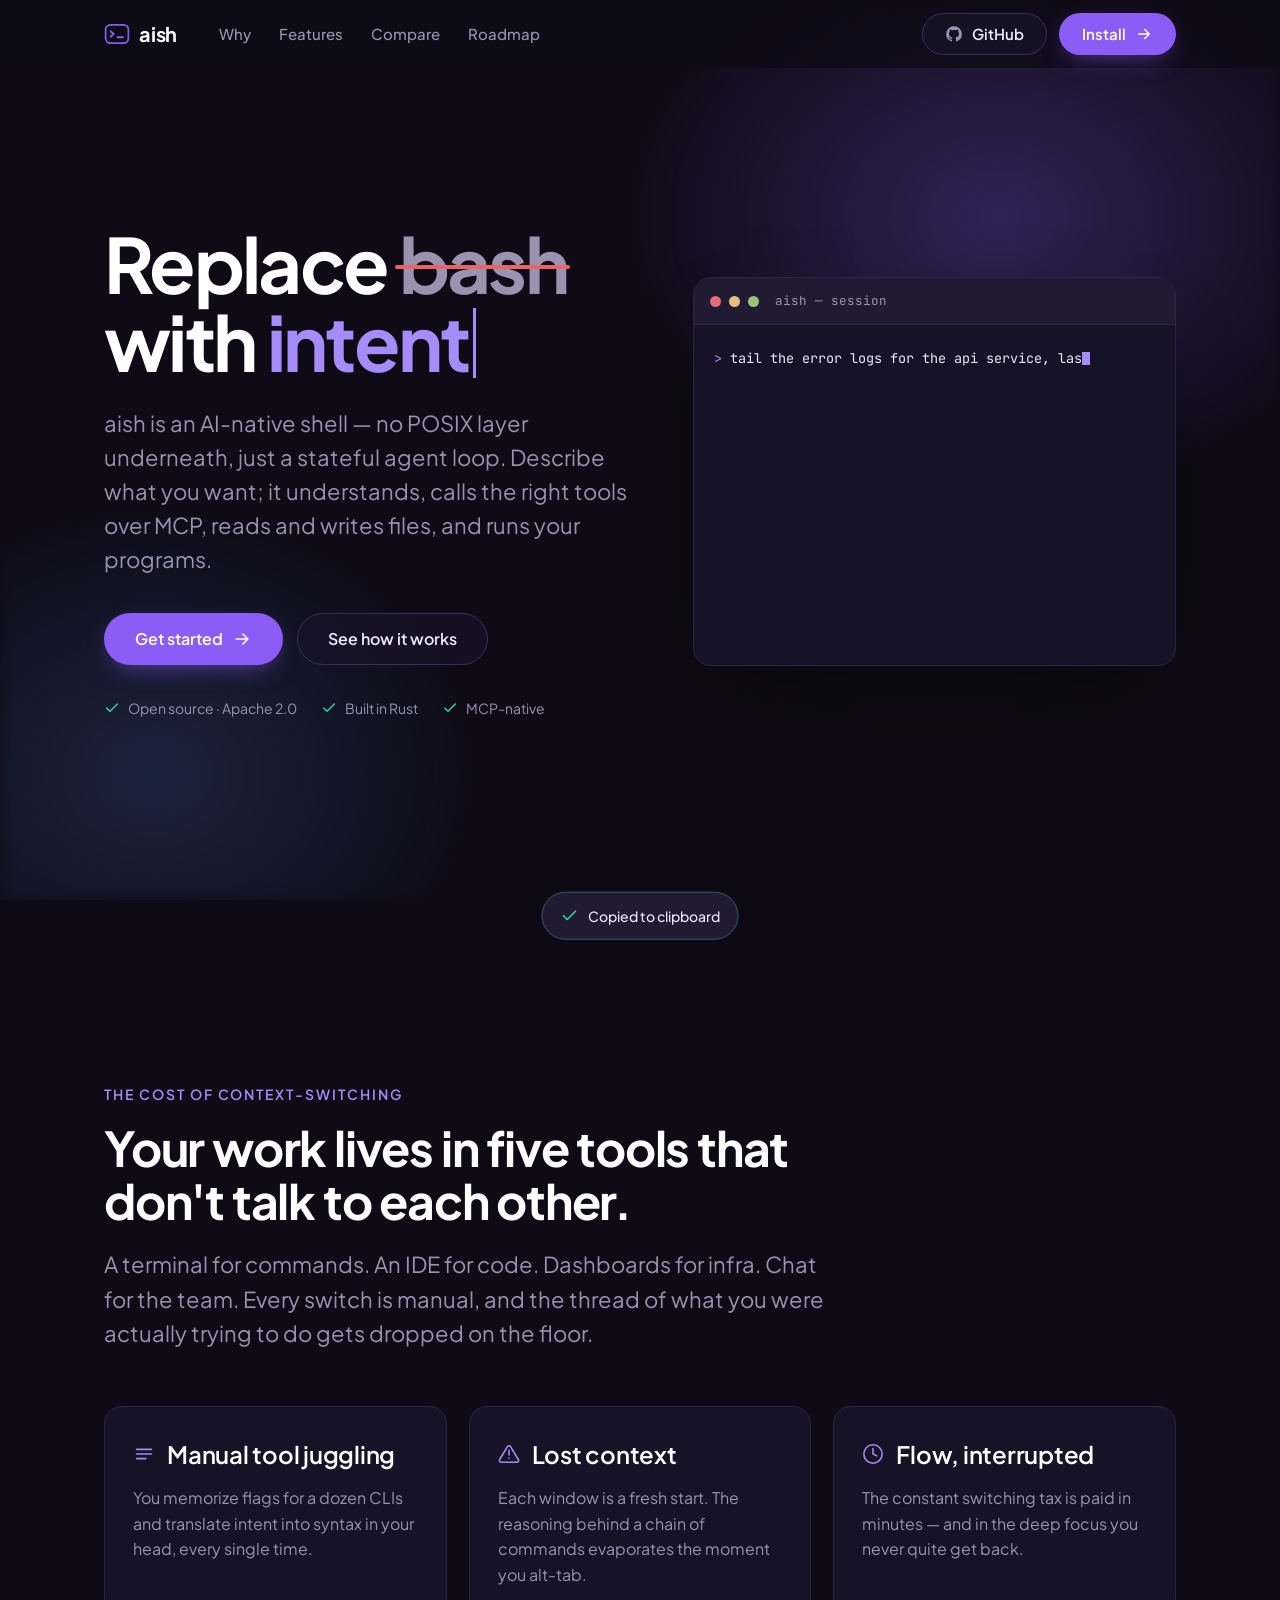
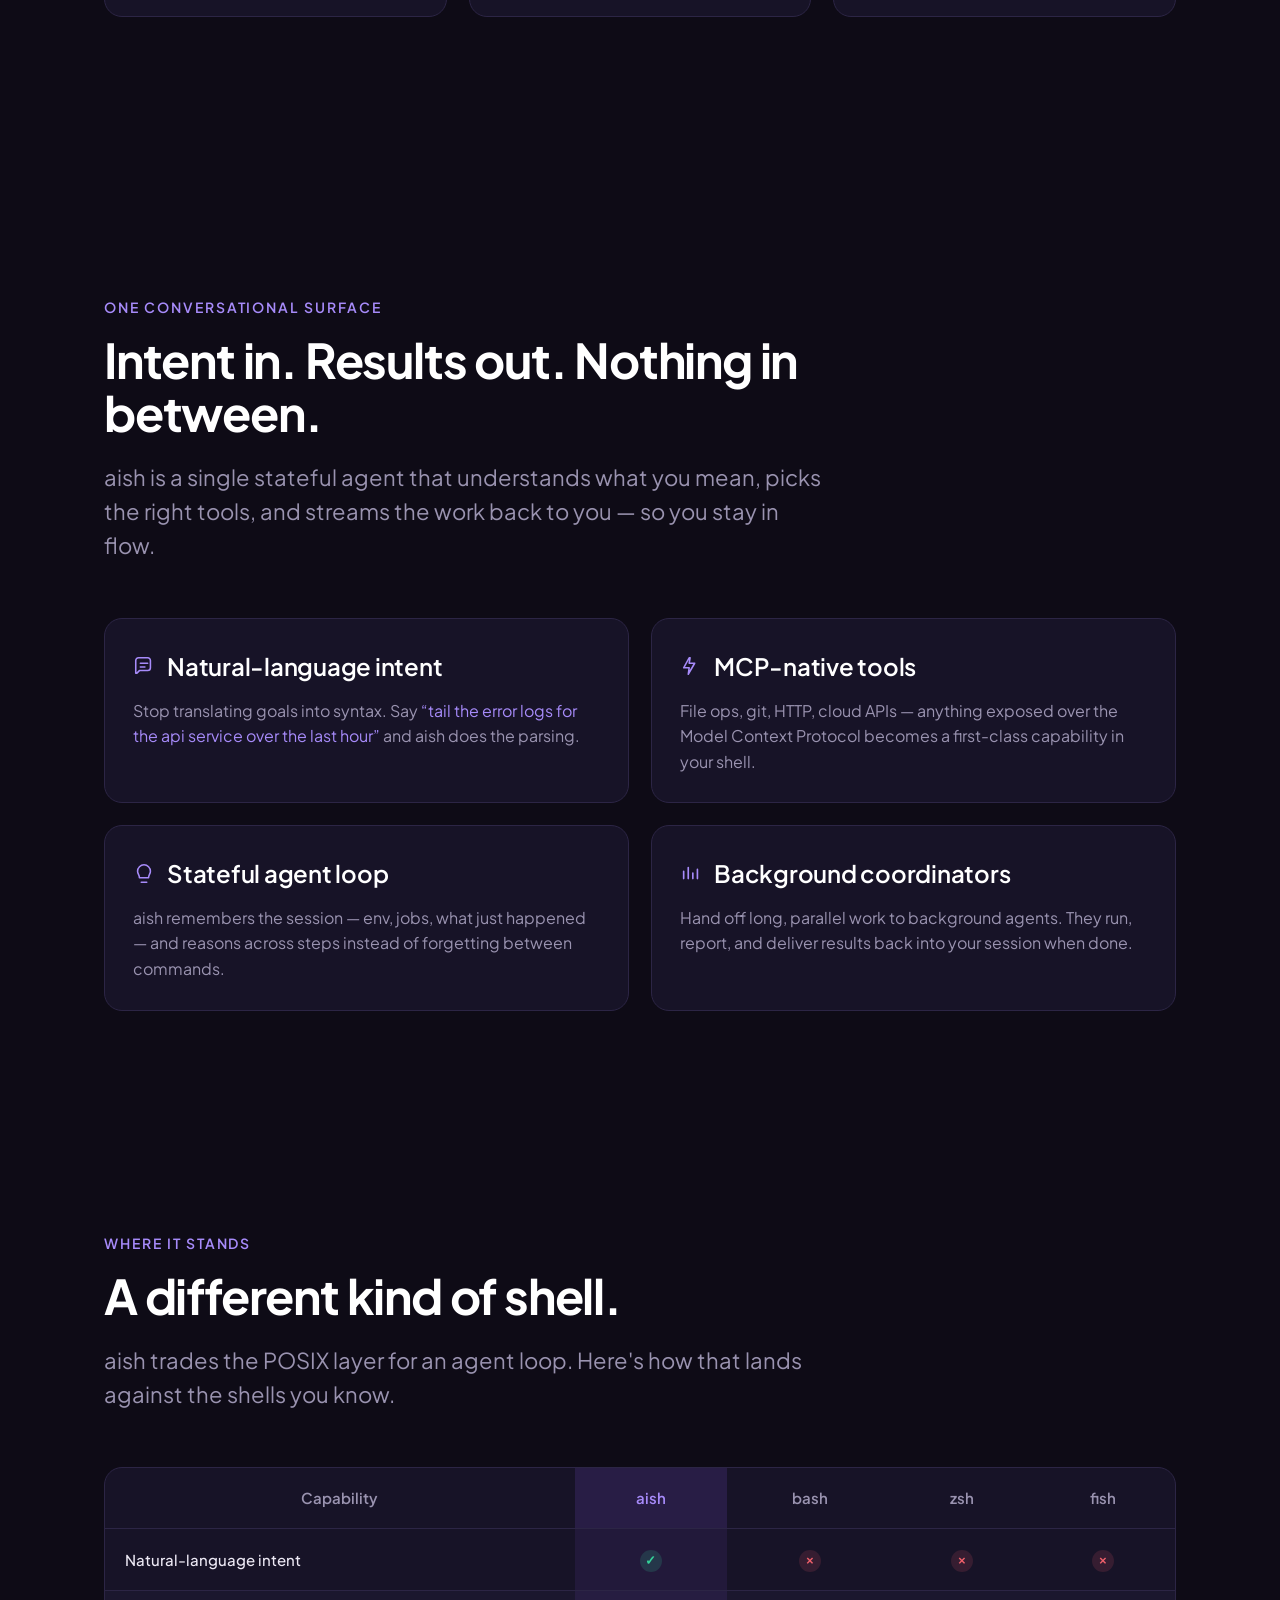
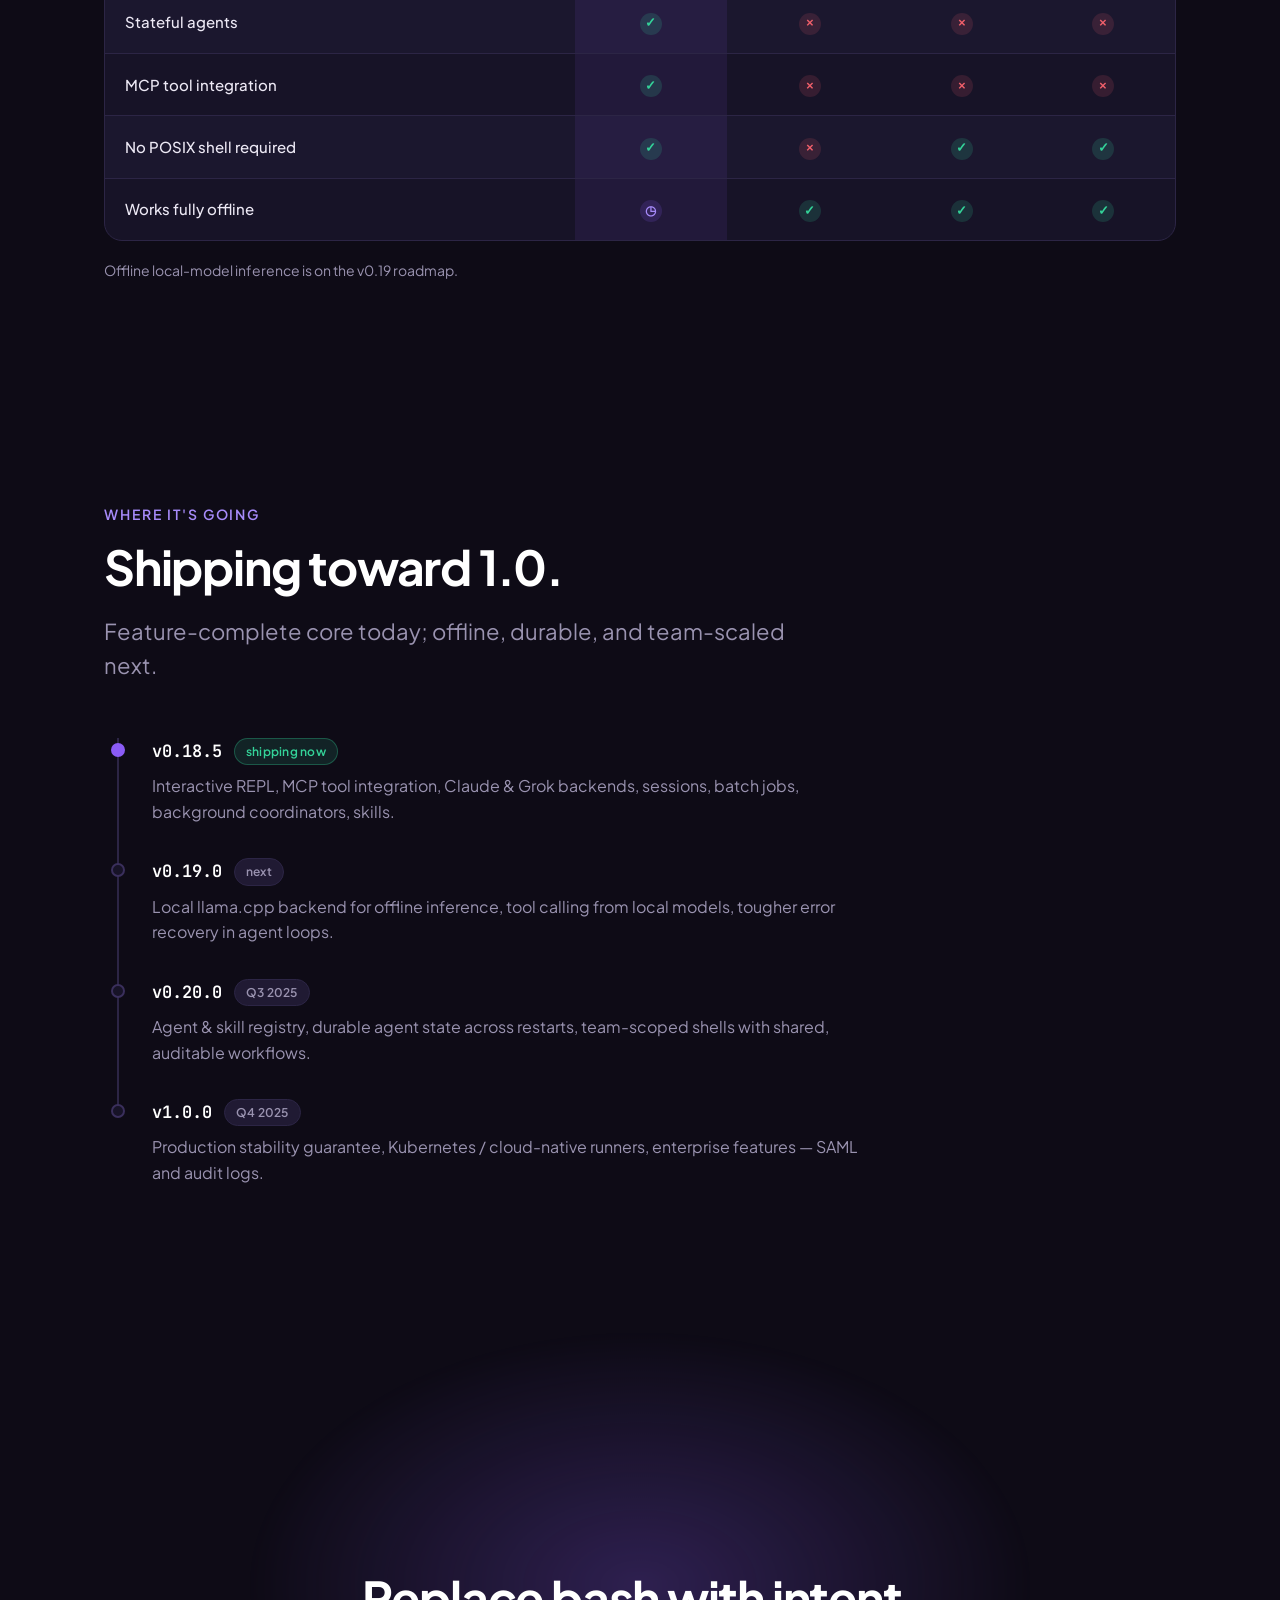
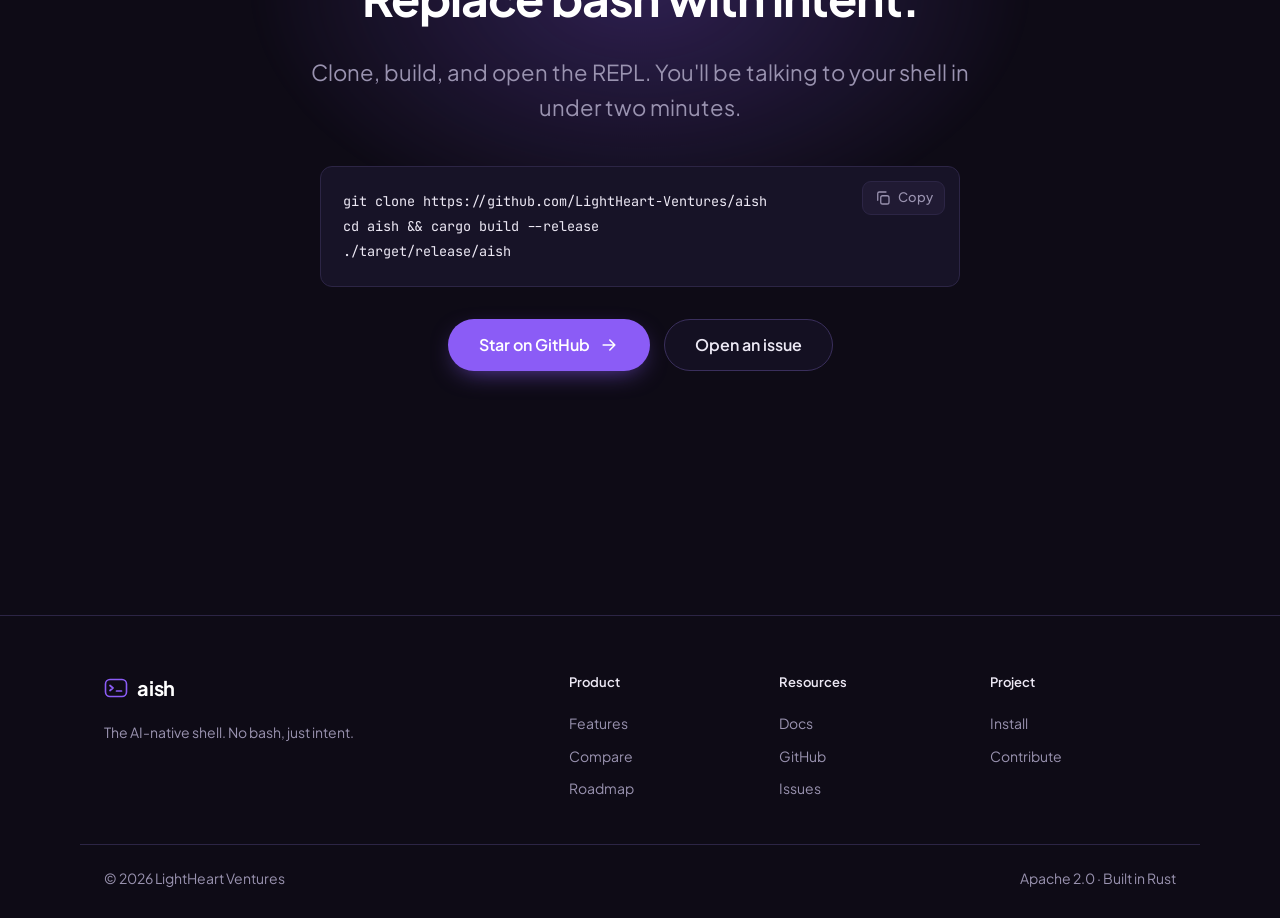
==== site/index.html @ 9ad7d6e0 "Add first-pass aish marketing site Static dark-mode landing page built per the lightheartventures-de" ====
<!DOCTYPE html>
<html lang="en">
<head>
  <meta charset="UTF-8" />
  <meta name="viewport" content="width=device-width, initial-scale=1.0, viewport-fit=cover" />
  <meta name="theme-color" content="#0E0B16" />
  <title>aish — The AI-native shell</title>
  <meta name="description" content="aish is an AI-native shell. No bash, just intent. Describe what you want; aish understands, delegates to tools via MCP, and streams results back — keeping you in flow." />

  <meta property="og:title" content="aish — The AI-native shell" />
  <meta property="og:description" content="Replace bash with intent. A stateful agent loop that understands you, manages tools via MCP, and runs your workflows." />
  <meta property="og:type" content="website" />

  <link rel="preconnect" href="https://fonts.googleapis.com" />
  <link rel="preconnect" href="https://fonts.gstatic.com" crossorigin />
  <link href="https://fonts.googleapis.com/css2?family=Plus+Jakarta+Sans:wght@400;500;600;700&family=JetBrains+Mono:wght@400;500;600&display=swap" rel="stylesheet" />
  <link rel="stylesheet" href="styles.css" />
</head>
<body>
  <!-- ===================== NAV ===================== -->
  <header class="nav" id="nav">
    <div class="nav__inner">
      <a class="brand" href="#top" aria-label="aish home">
        <svg class="brand__mark" width="26" height="26" viewBox="0 0 24 24" fill="none" aria-hidden="true">
          <rect x="1.5" y="3.5" width="21" height="17" rx="4.5" stroke="currentColor" stroke-width="1.6"/>
          <path d="M6 9.5l3 2.5-3 2.5" stroke="currentColor" stroke-width="1.7" stroke-linecap="round" stroke-linejoin="round"/>
          <path d="M12.5 15h5" stroke="currentColor" stroke-width="1.7" stroke-linecap="round"/>
        </svg>
        <span class="brand__name">aish</span>
      </a>

      <nav class="nav__links" aria-label="Primary">
        <a href="#problem">Why</a>
        <a href="#features">Features</a>
        <a href="#compare">Compare</a>
        <a href="#roadmap">Roadmap</a>
      </nav>

      <div class="nav__cta">
        <a class="btn btn--ghost" href="https://github.com/LightHeart-Ventures/aish" target="_blank" rel="noopener">
          <svg width="18" height="18" viewBox="0 0 24 24" fill="currentColor" aria-hidden="true"><path d="M12 1.5A10.5 10.5 0 0 0 1.5 12a10.5 10.5 0 0 0 7.18 9.96c.53.1.72-.23.72-.5v-1.9c-2.92.64-3.54-1.25-3.54-1.25-.48-1.22-1.17-1.54-1.17-1.54-.95-.65.07-.64.07-.64 1.06.08 1.62 1.09 1.62 1.09.94 1.6 2.46 1.14 3.06.87.1-.68.37-1.14.67-1.4-2.33-.27-4.78-1.17-4.78-5.2 0-1.15.41-2.08 1.08-2.82-.11-.27-.47-1.34.1-2.78 0 0 .88-.28 2.88 1.07a9.9 9.9 0 0 1 5.24 0c2-1.35 2.88-1.07 2.88-1.07.57 1.44.21 2.51.1 2.78.68.74 1.08 1.67 1.08 2.82 0 4.04-2.46 4.92-4.8 5.18.38.33.71.97.71 1.96v2.9c0 .28.19.61.73.5A10.5 10.5 0 0 0 22.5 12 10.5 10.5 0 0 0 12 1.5Z"/></svg>
          <span>GitHub</span>
        </a>
        <a class="btn btn--primary" href="#install">
          <span class="btn__label">Install</span>
          <svg class="btn__arrow" width="18" height="18" viewBox="0 0 24 24" fill="none" aria-hidden="true"><path d="M5 12h14M13 6l6 6-6 6" stroke="currentColor" stroke-width="1.9" stroke-linecap="round" stroke-linejoin="round"/></svg>
        </a>
      </div>
    </div>
  </header>

  <main id="top">
    <!-- ===================== HERO ===================== -->
    <section class="hero" id="hero">
      <div class="hero__glow" aria-hidden="true"></div>
      <div class="hero__inner section__content">
        <div class="hero__copy reveal">
          <h1 class="hero__title">
            Replace <span class="strike">bash</span> with
            <span class="accent">intent<span class="caret" aria-hidden="true"></span></span>
          </h1>
          <p class="hero__lead">
            aish is an AI-native shell — no POSIX layer underneath, just a stateful
            agent loop. Describe what you want; it understands, calls the right tools
            over MCP, reads and writes files, and runs your programs.
          </p>
          <div class="hero__actions">
            <a class="btn btn--primary btn--lg" href="#install">
              <span class="btn__label">Get started</span>
              <svg class="btn__arrow" width="20" height="20" viewBox="0 0 24 24" fill="none" aria-hidden="true"><path d="M5 12h14M13 6l6 6-6 6" stroke="currentColor" stroke-width="1.9" stroke-linecap="round" stroke-linejoin="round"/></svg>
            </a>
            <a class="btn btn--ghost btn--lg" href="#features">
              <span class="btn__label">See how it works</span>
            </a>
          </div>
          <ul class="hero__meta">
            <li>
              <svg width="16" height="16" viewBox="0 0 24 24" fill="none" aria-hidden="true"><path d="M20 6 9 17l-5-5" stroke="currentColor" stroke-width="2.2" stroke-linecap="round" stroke-linejoin="round"/></svg>
              Open source · Apache 2.0
            </li>
            <li>
              <svg width="16" height="16" viewBox="0 0 24 24" fill="none" aria-hidden="true"><path d="M20 6 9 17l-5-5" stroke="currentColor" stroke-width="2.2" stroke-linecap="round" stroke-linejoin="round"/></svg>
              Built in Rust
            </li>
            <li>
              <svg width="16" height="16" viewBox="0 0 24 24" fill="none" aria-hidden="true"><path d="M20 6 9 17l-5-5" stroke="currentColor" stroke-width="2.2" stroke-linecap="round" stroke-linejoin="round"/></svg>
              MCP-native
            </li>
          </ul>
        </div>

        <!-- Terminal demo -->
        <div class="terminal reveal" aria-hidden="true">
          <div class="terminal__bar">
            <span class="terminal__dot"></span>
            <span class="terminal__dot"></span>
            <span class="terminal__dot"></span>
            <span class="terminal__title">aish — session</span>
          </div>
          <pre class="terminal__body" id="term"></pre>
        </div>
      </div>
    </section>

    <!-- ===================== PROBLEM ===================== -->
    <section class="section problem" id="problem">
      <div class="section__content">
        <div class="section__head reveal">
          <p class="eyebrow">The cost of context-switching</p>
          <h2 class="section__title">Your work lives in five tools that don't talk to each other.</h2>
          <p class="section__lead">
            A terminal for commands. An IDE for code. Dashboards for infra. Chat for
            the team. Every switch is manual, and the thread of what you were
            actually trying to do gets dropped on the floor.
          </p>
        </div>

        <div class="grid grid--3 reveal-group">
          <article class="card reveal">
            <h3 class="card__title">
              <svg class="card__icon" width="22" height="22" viewBox="0 0 24 24" fill="none" aria-hidden="true"><path d="M4 7h16M4 12h16M4 17h10" stroke="currentColor" stroke-width="1.8" stroke-linecap="round"/></svg>
              Manual tool juggling
            </h3>
            <p>You memorize flags for a dozen CLIs and translate intent into syntax in your head, every single time.</p>
          </article>
          <article class="card reveal">
            <h3 class="card__title">
              <svg class="card__icon" width="22" height="22" viewBox="0 0 24 24" fill="none" aria-hidden="true"><path d="M12 8v5m0 3.5h.01M10.3 3.86 1.82 18a2 2 0 0 0 1.71 3h16.94a2 2 0 0 0 1.71-3L13.7 3.86a2 2 0 0 0-3.42 0Z" stroke="currentColor" stroke-width="1.7" stroke-linecap="round" stroke-linejoin="round"/></svg>
              Lost context
            </h3>
            <p>Each window is a fresh start. The reasoning behind a chain of commands evaporates the moment you alt-tab.</p>
          </article>
          <article class="card reveal">
            <h3 class="card__title">
              <svg class="card__icon" width="22" height="22" viewBox="0 0 24 24" fill="none" aria-hidden="true"><path d="M12 6v6l4 2m6-2a10 10 0 1 1-20 0 10 10 0 0 1 20 0Z" stroke="currentColor" stroke-width="1.7" stroke-linecap="round" stroke-linejoin="round"/></svg>
              Flow, interrupted
            </h3>
            <p>The constant switching tax is paid in minutes — and in the deep focus you never quite get back.</p>
          </article>
        </div>
      </div>
    </section>

    <!-- ===================== FEATURES ===================== -->
    <section class="section features" id="features">
      <div class="section__content">
        <div class="section__head reveal">
          <p class="eyebrow">One conversational surface</p>
          <h2 class="section__title">Intent in. Results out. Nothing in between.</h2>
          <p class="section__lead">
            aish is a single stateful agent that understands what you mean, picks the
            right tools, and streams the work back to you — so you stay in flow.
          </p>
        </div>

        <div class="grid grid--2 reveal-group">
          <article class="card card--feature reveal">
            <h3 class="card__title">
              <svg class="card__icon" width="22" height="22" viewBox="0 0 24 24" fill="none" aria-hidden="true"><path d="M8 9h8M8 13h5m-9 7 3-3h9a3 3 0 0 0 3-3V6a3 3 0 0 0-3-3H6a3 3 0 0 0-3 3v14Z" stroke="currentColor" stroke-width="1.7" stroke-linecap="round" stroke-linejoin="round"/></svg>
              Natural-language intent
            </h3>
            <p>Stop translating goals into syntax. Say <em>“tail the error logs for the api service over the last hour”</em> and aish does the parsing.</p>
          </article>
          <article class="card card--feature reveal">
            <h3 class="card__title">
              <svg class="card__icon" width="22" height="22" viewBox="0 0 24 24" fill="none" aria-hidden="true"><path d="M10 3 4 14h6l-1 7 7-12h-6l1-6Z" stroke="currentColor" stroke-width="1.7" stroke-linecap="round" stroke-linejoin="round"/></svg>
              MCP-native tools
            </h3>
            <p>File ops, git, HTTP, cloud APIs — anything exposed over the Model Context Protocol becomes a first-class capability in your shell.</p>
          </article>
          <article class="card card--feature reveal">
            <h3 class="card__title">
              <svg class="card__icon" width="22" height="22" viewBox="0 0 24 24" fill="none" aria-hidden="true"><path d="M12 2a7 7 0 0 0-7 7c0 3 2 4 2 7h10c0-3 2-4 2-7a7 7 0 0 0-7-7ZM9 21h6" stroke="currentColor" stroke-width="1.7" stroke-linecap="round" stroke-linejoin="round"/></svg>
              Stateful agent loop
            </h3>
            <p>aish remembers the session — env, jobs, what just happened — and reasons across steps instead of forgetting between commands.</p>
          </article>
          <article class="card card--feature reveal">
            <h3 class="card__title">
              <svg class="card__icon" width="22" height="22" viewBox="0 0 24 24" fill="none" aria-hidden="true"><path d="M4 17V9m5 8V5m5 12v-6m5 6V7" stroke="currentColor" stroke-width="1.8" stroke-linecap="round"/></svg>
              Background coordinators
            </h3>
            <p>Hand off long, parallel work to background agents. They run, report, and deliver results back into your session when done.</p>
          </article>
        </div>
      </div>
    </section>

    <!-- ===================== COMPARE ===================== -->
    <section class="section compare" id="compare">
      <div class="section__content">
        <div class="section__head reveal">
          <p class="eyebrow">Where it stands</p>
          <h2 class="section__title">A different kind of shell.</h2>
          <p class="section__lead">aish trades the POSIX layer for an agent loop. Here's how that lands against the shells you know.</p>
        </div>

        <div class="table-wrap reveal">
          <table class="ctable">
            <thead>
              <tr>
                <th scope="col" class="ctable__feature">Capability</th>
                <th scope="col" class="ctable__aish">aish</th>
                <th scope="col">bash</th>
                <th scope="col">zsh</th>
                <th scope="col">fish</th>
              </tr>
            </thead>
            <tbody>
              <tr>
                <th scope="row">Natural-language intent</th>
                <td class="ctable__aish"><span class="mark mark--ok" data-l="yes"></span></td>
                <td><span class="mark mark--no" data-l="no"></span></td>
                <td><span class="mark mark--no" data-l="no"></span></td>
                <td><span class="mark mark--no" data-l="no"></span></td>
              </tr>
              <tr>
                <th scope="row">Stateful agents</th>
                <td class="ctable__aish"><span class="mark mark--ok" data-l="yes"></span></td>
                <td><span class="mark mark--no" data-l="no"></span></td>
                <td><span class="mark mark--no" data-l="no"></span></td>
                <td><span class="mark mark--no" data-l="no"></span></td>
              </tr>
              <tr>
                <th scope="row">MCP tool integration</th>
                <td class="ctable__aish"><span class="mark mark--ok" data-l="yes"></span></td>
                <td><span class="mark mark--no" data-l="no"></span></td>
                <td><span class="mark mark--no" data-l="no"></span></td>
                <td><span class="mark mark--no" data-l="no"></span></td>
              </tr>
              <tr>
                <th scope="row">No POSIX shell required</th>
                <td class="ctable__aish"><span class="mark mark--ok" data-l="yes"></span></td>
                <td><span class="mark mark--no" data-l="no"></span></td>
                <td><span class="mark mark--ok" data-l="yes"></span></td>
                <td><span class="mark mark--ok" data-l="yes"></span></td>
              </tr>
              <tr>
                <th scope="row">Works fully offline</th>
                <td class="ctable__aish"><span class="mark mark--no" data-l="soon"></span></td>
                <td><span class="mark mark--ok" data-l="yes"></span></td>
                <td><span class="mark mark--ok" data-l="yes"></span></td>
                <td><span class="mark mark--ok" data-l="yes"></span></td>
              </tr>
            </tbody>
          </table>
        </div>
        <p class="compare__note reveal">Offline local-model inference is on the v0.19 roadmap.</p>
      </div>
    </section>

    <!-- ===================== ROADMAP ===================== -->
    <section class="section roadmap" id="roadmap">
      <div class="section__content">
        <div class="section__head reveal">
          <p class="eyebrow">Where it's going</p>
          <h2 class="section__title">Shipping toward 1.0.</h2>
          <p class="section__lead">Feature-complete core today; offline, durable, and team-scaled next.</p>
        </div>

        <ol class="timeline reveal-group">
          <li class="timeline__item timeline__item--now reveal">
            <div class="timeline__rail"><span class="timeline__node"></span></div>
            <div class="timeline__body">
              <p class="timeline__ver">v0.18.5 <span class="chip chip--live">shipping now</span></p>
              <p class="timeline__desc">Interactive REPL, MCP tool integration, Claude &amp; Grok backends, sessions, batch jobs, background coordinators, skills.</p>
            </div>
          </li>
          <li class="timeline__item reveal">
            <div class="timeline__rail"><span class="timeline__node"></span></div>
            <div class="timeline__body">
              <p class="timeline__ver">v0.19.0 <span class="chip">next</span></p>
              <p class="timeline__desc">Local llama.cpp backend for offline inference, tool calling from local models, tougher error recovery in agent loops.</p>
            </div>
          </li>
          <li class="timeline__item reveal">
            <div class="timeline__rail"><span class="timeline__node"></span></div>
            <div class="timeline__body">
              <p class="timeline__ver">v0.20.0 <span class="chip">Q3 2025</span></p>
              <p class="timeline__desc">Agent &amp; skill registry, durable agent state across restarts, team-scoped shells with shared, auditable workflows.</p>
            </div>
          </li>
          <li class="timeline__item reveal">
            <div class="timeline__rail"><span class="timeline__node"></span></div>
            <div class="timeline__body">
              <p class="timeline__ver">v1.0.0 <span class="chip">Q4 2025</span></p>
              <p class="timeline__desc">Production stability guarantee, Kubernetes / cloud-native runners, enterprise features — SAML and audit logs.</p>
            </div>
          </li>
        </ol>
      </div>
    </section>

    <!-- ===================== INSTALL / CTA ===================== -->
    <section class="section cta" id="install">
      <div class="cta__glow" aria-hidden="true"></div>
      <div class="section__content cta__content reveal">
        <h2 class="cta__title">Replace bash with intent.</h2>
        <p class="cta__lead">Clone, build, and open the REPL. You'll be talking to your shell in under two minutes.</p>

        <div class="codeblock">
          <code class="codeblock__code" id="install-code">git clone https://github.com/LightHeart-Ventures/aish
cd aish &amp;&amp; cargo build --release
./target/release/aish</code>
          <button class="codeblock__copy" id="copyBtn" type="button" aria-label="Copy install commands">
            <svg class="copy-ico" width="18" height="18" viewBox="0 0 24 24" fill="none" aria-hidden="true"><rect x="9" y="9" width="11" height="11" rx="2.5" stroke="currentColor" stroke-width="1.7"/><path d="M5 15V6a2 2 0 0 1 2-2h9" stroke="currentColor" stroke-width="1.7" stroke-linecap="round"/></svg>
            <span class="copy-label">Copy</span>
          </button>
        </div>

        <div class="cta__actions">
          <a class="btn btn--primary btn--lg" href="https://github.com/LightHeart-Ventures/aish" target="_blank" rel="noopener">
            <span class="btn__label">Star on GitHub</span>
            <svg class="btn__arrow" width="20" height="20" viewBox="0 0 24 24" fill="none" aria-hidden="true"><path d="M5 12h14M13 6l6 6-6 6" stroke="currentColor" stroke-width="1.9" stroke-linecap="round" stroke-linejoin="round"/></svg>
          </a>
          <a class="btn btn--ghost btn--lg" href="https://github.com/LightHeart-Ventures/aish/issues" target="_blank" rel="noopener">
            <span class="btn__label">Open an issue</span>
          </a>
        </div>
      </div>
    </section>
  </main>

  <!-- ===================== FOOTER ===================== -->
  <footer class="footer">
    <div class="section__content footer__inner">
      <div class="footer__brand">
        <a class="brand" href="#top" aria-label="aish home">
          <svg class="brand__mark" width="24" height="24" viewBox="0 0 24 24" fill="none" aria-hidden="true">
            <rect x="1.5" y="3.5" width="21" height="17" rx="4.5" stroke="currentColor" stroke-width="1.6"/>
            <path d="M6 9.5l3 2.5-3 2.5" stroke="currentColor" stroke-width="1.7" stroke-linecap="round" stroke-linejoin="round"/>
            <path d="M12.5 15h5" stroke="currentColor" stroke-width="1.7" stroke-linecap="round"/>
          </svg>
          <span class="brand__name">aish</span>
        </a>
        <p class="footer__tag">The AI-native shell. No bash, just intent.</p>
      </div>

      <nav class="footer__cols" aria-label="Footer">
        <div class="footer__col">
          <p class="footer__h">Product</p>
          <a href="#features">Features</a>
          <a href="#compare">Compare</a>
          <a href="#roadmap">Roadmap</a>
        </div>
        <div class="footer__col">
          <p class="footer__h">Resources</p>
          <a href="https://github.com/LightHeart-Ventures/aish" target="_blank" rel="noopener">Docs</a>
          <a href="https://github.com/LightHeart-Ventures/aish" target="_blank" rel="noopener">GitHub</a>
          <a href="https://github.com/LightHeart-Ventures/aish/issues" target="_blank" rel="noopener">Issues</a>
        </div>
        <div class="footer__col">
          <p class="footer__h">Project</p>
          <a href="#install">Install</a>
          <a href="https://github.com/LightHeart-Ventures/aish" target="_blank" rel="noopener">Contribute</a>
        </div>
      </nav>
    </div>
    <div class="section__content footer__bar">
      <span>© <span id="yr"></span> LightHeart Ventures</span>
      <span>Apache 2.0 · Built in Rust</span>
    </div>
  </footer>

  <!-- copy toast -->
  <div class="toast" id="toast" role="status" aria-live="polite">
    <svg width="18" height="18" viewBox="0 0 24 24" fill="none" aria-hidden="true"><path d="M20 6 9 17l-5-5" stroke="currentColor" stroke-width="2.2" stroke-linecap="round" stroke-linejoin="round"/></svg>
    <span>Copied to clipboard</span>
  </div>

  <script src="app.js"></script>
</body>
</html>
---- site/styles.css ----
/* ============================================================
   aish marketing site — styles
   Dark mode, violet accent. See DESIGN_REF.md for the system.
   ============================================================ */

:root {
  /* color */
  --bg: #0E0B16;
  --surface: #171327;
  --surface-2: #201A33;
  --border: #2C2545;
  --border-hi: #3A2F5C;
  --accent: #8B5CF6;
  --accent-hi: #A78BFA;
  --accent-press: #7C3AED;
  --text: #EDE9F5;
  --text-strong: #FFFFFF;
  --text-muted: #9A93B0;
  --ok: #34D399;
  --no: #F0606B;

  /* type */
  --font-sans: "Plus Jakarta Sans", system-ui, -apple-system, Segoe UI, Roboto, sans-serif;
  --font-mono: "JetBrains Mono", ui-monospace, SFMono-Regular, Menlo, monospace;
  --fs-hero: clamp(40px, 7vw, 76px);
  --fs-h2: clamp(30px, 4.4vw, 48px);
  --fs-h3: 24px;
  --fs-lead: clamp(18px, 2.2vw, 22px);
  --fs-body: 16px;
  --fs-small: 14px;

  /* layout */
  --maxw: 1120px;
  --gutter: 24px;
  --nav-h: 68px;
  --radius: 18px;
  --radius-sm: 12px;
  --ease: cubic-bezier(.22,.61,.36,1);
}

/* ---------- reset ---------- */
*, *::before, *::after { box-sizing: border-box; }
html, body { overflow-x: hidden; }
html { scroll-behavior: smooth; scroll-padding-top: var(--nav-h); }
body {
  margin: 0;
  background: var(--bg);
  color: var(--text);
  font-family: var(--font-sans);
  font-size: var(--fs-body);
  line-height: 1.6;
  -webkit-font-smoothing: antialiased;
  text-rendering: optimizeLegibility;
}
h1, h2, h3 { margin: 0; color: var(--text-strong); font-weight: 700; }
p { margin: 0; }
a { color: inherit; text-decoration: none; }
em { font-style: normal; color: var(--accent-hi); }
ul, ol { margin: 0; padding: 0; list-style: none; }
:focus-visible { outline: 2px solid var(--accent-hi); outline-offset: 3px; border-radius: 6px; }

/* min-width:0 guard for flex/grid children (overflow protection) */
.grid > *, .hero__inner > *, .footer__cols > *, .nav__inner > * { min-width: 0; }

/* ---------- shared section scaffolding ---------- */
.section__content {
  width: 100%;
  max-width: var(--maxw);
  margin-inline: auto;
  padding-inline: var(--gutter);
}
.section {
  display: flex;
  align-items: center;
  min-height: 100vh;
  min-height: 100dvh;
  padding-block: 96px;
}
.section__head { max-width: 720px; margin-bottom: 56px; }
.eyebrow {
  font-size: var(--fs-small);
  font-weight: 600;
  letter-spacing: .14em;
  text-transform: uppercase;
  color: var(--accent-hi);
  margin-bottom: 16px;
}
.section__title { font-size: var(--fs-h2); line-height: 1.1; letter-spacing: -0.025em; }
.section__lead { margin-top: 20px; font-size: var(--fs-lead); color: var(--text-muted); line-height: 1.55; }

/* ============================================================
   NAV
   ============================================================ */
.nav {
  position: fixed;
  top: 0; left: 0; right: 0;
  z-index: 100;
  height: var(--nav-h);
  background: color-mix(in srgb, var(--bg) 82%, transparent);
  border-bottom: 1px solid transparent;
  transition: background .3s var(--ease), border-color .3s var(--ease);
}
.nav.is-scrolled {
  background: color-mix(in srgb, var(--bg) 92%, transparent);
  border-bottom-color: var(--border);
  backdrop-filter: blur(12px);
}
.nav__inner {
  height: 100%;
  max-width: var(--maxw);
  margin-inline: auto;
  padding-inline: var(--gutter);
  display: flex;
  align-items: center;
  gap: 24px;
}
.brand { display: inline-flex; align-items: center; gap: 9px; color: var(--text-strong); }
.brand__mark { color: var(--accent); flex: none; }
.brand__name { font-weight: 700; font-size: 20px; letter-spacing: -0.01em; }
.nav__links {
  display: flex;
  gap: 28px;
  margin-left: 18px;
  margin-right: auto;
  font-size: 15px;
  font-weight: 500;
  color: var(--text-muted);
}
.nav__links a { position: relative; padding: 6px 0; transition: color .2s var(--ease); }
.nav__links a::after {
  content: "";
  position: absolute; left: 0; bottom: 0;
  width: 100%; height: 2px;
  background: var(--accent);
  transform: scaleX(0);
  transform-origin: left;
  transition: transform .25s var(--ease);
}
.nav__links a:hover { color: var(--text); }
.nav__links a:hover::after { transform: scaleX(1); }
.nav__cta { display: flex; align-items: center; gap: 12px; }

/* ============================================================
   BUTTONS
   ============================================================ */
.btn {
  --pv: 11px; --ph: 22px;
  display: inline-flex;
  align-items: center;
  justify-content: center;
  gap: 9px;
  padding: var(--pv) var(--ph);
  border-radius: 999px;
  font-family: inherit;
  font-size: 15px;
  font-weight: 600;
  line-height: 1.2;
  cursor: pointer;
  border: 1px solid transparent;
  white-space: nowrap;
  transition: transform .14s var(--ease), background .2s var(--ease),
              border-color .2s var(--ease), color .2s var(--ease), box-shadow .2s var(--ease);
}
.btn--lg { --pv: 15px; --ph: 30px; font-size: 16px; }
.btn--primary {
  background: var(--accent);
  color: var(--text-strong);
  box-shadow: 0 8px 26px -10px color-mix(in srgb, var(--accent) 75%, transparent);
}
.btn--primary:hover { background: var(--accent-hi); }
.btn--primary:active { background: var(--accent-press); transform: scale(.97); }
.btn--ghost {
  background: color-mix(in srgb, var(--surface) 70%, transparent);
  color: var(--text);
  border-color: var(--border-hi);
}
.btn--ghost:hover { background: var(--surface-2); border-color: var(--accent); color: var(--text-strong); }
.btn--ghost:active { transform: scale(.97); }
.btn__arrow { transition: transform .22s var(--ease); }
.btn:hover .btn__arrow { transform: translateX(4px); }
.nav__cta .btn--ghost svg { color: var(--text-muted); transition: color .2s var(--ease); }
.nav__cta .btn--ghost:hover svg { color: var(--text); }

/* ============================================================
   HERO
   ============================================================ */
.hero {
  position: relative;
  display: flex;
  align-items: center;
  min-height: 100vh;
  min-height: 100dvh;
  padding-top: calc(var(--nav-h) + 40px);
  padding-bottom: 64px;
  overflow: hidden;
}
.hero__glow {
  position: absolute;
  inset: 0;
  z-index: 0;
  pointer-events: none;
  background:
    radial-gradient(540px 420px at 78% 24%, color-mix(in srgb, var(--accent) 34%, transparent), transparent 70%),
    radial-gradient(460px 380px at 12% 86%, color-mix(in srgb, #5B8DEF 22%, transparent), transparent 72%);
  filter: blur(8px);
  opacity: .85;
  animation: glowPulse 9s ease-in-out infinite;
}
@keyframes glowPulse { 0%,100% { opacity: .7; } 50% { opacity: .95; } }
.hero__inner {
  position: relative;
  z-index: 1;
  display: grid;
  grid-template-columns: 1.05fr .95fr;
  gap: 56px;
  align-items: center;
}
.hero__title { font-size: var(--fs-hero); line-height: 1.02; letter-spacing: -0.035em; }
.hero__title .accent { color: var(--accent-hi); position: relative; white-space: nowrap; }
.strike { position: relative; color: var(--text-muted); }
.strike::after {
  content: "";
  position: absolute; left: -2%; right: -2%; top: 52%;
  height: 4px; border-radius: 4px;
  background: var(--no);
  transform: scaleX(0); transform-origin: left;
  animation: strike .6s var(--ease) .5s forwards;
}
@keyframes strike { to { transform: scaleX(1); } }
.caret {
  display: inline-block;
  width: 3px; height: .92em;
  margin-left: 4px; margin-right: -7px;
  vertical-align: -0.08em;
  background: var(--accent-hi);
  animation: blink 1.05s steps(1) infinite;
}
@keyframes blink { 50% { opacity: 0; } }
.hero__lead {
  margin-top: 26px;
  max-width: 540px;
  font-size: var(--fs-lead);
  color: var(--text-muted);
  line-height: 1.55;
}
.hero__actions { margin-top: 36px; display: flex; flex-wrap: wrap; gap: 14px; }
.hero__meta {
  margin-top: 32px;
  display: flex;
  flex-wrap: wrap;
  gap: 12px 24px;
  font-size: var(--fs-small);
  color: var(--text-muted);
}
.hero__meta li { display: inline-flex; align-items: center; gap: 8px; }
.hero__meta svg { color: var(--ok); flex: none; }

/* terminal */
.terminal {
  background: var(--surface);
  border: 1px solid var(--border);
  border-radius: var(--radius);
  overflow: hidden;
  box-shadow: 0 30px 80px -40px rgba(0,0,0,.8);
}
.terminal__bar {
  display: flex;
  align-items: center;
  gap: 8px;
  padding: 13px 16px;
  background: var(--surface-2);
  border-bottom: 1px solid var(--border);
}
.terminal__dot { width: 11px; height: 11px; border-radius: 50%; background: var(--border-hi); }
.terminal__dot:nth-child(1) { background: #E06C75; }
.terminal__dot:nth-child(2) { background: #E5C07B; }
.terminal__dot:nth-child(3) { background: #98C379; }
.terminal__title {
  margin-left: 8px;
  font-family: var(--font-mono);
  font-size: 12.5px;
  color: var(--text-muted);
}
.terminal__body {
  margin: 0;
  padding: 22px 20px;
  min-height: 340px;
  font-family: var(--font-mono);
  font-size: 13.5px;
  line-height: 1.75;
  white-space: pre-wrap;
  word-break: break-word;
  font-variant-numeric: tabular-nums;
}
.t-prompt { color: var(--accent-hi); }
.t-user { color: var(--text); }
.t-sys { color: var(--text-muted); }
.t-ok { color: var(--ok); }
.t-dim { color: #6F6890; }
.t-cursor {
  display: inline-block; width: 8px; height: 1em;
  background: var(--accent-hi); vertical-align: -0.12em;
  animation: blink 1.05s steps(1) infinite;
}

/* ============================================================
   CARDS / GRIDS
   ============================================================ */
.grid { display: grid; gap: 22px; }
.grid--3 { grid-template-columns: repeat(3, 1fr); }
.grid--2 { grid-template-columns: repeat(2, 1fr); }
.card {
  background: var(--surface);
  border: 1px solid var(--border);
  border-radius: var(--radius);
  padding: 28px;
  transition: transform .25s var(--ease), border-color .25s var(--ease), background .25s var(--ease);
}
.card:hover { transform: translateY(-4px); border-color: var(--border-hi); }
.card--feature:hover { border-color: var(--accent); }
.card__title {
  display: flex;
  align-items: center;
  gap: 12px;
  font-size: var(--fs-h3);
  font-weight: 600;
  margin-bottom: 12px;
  letter-spacing: -0.01em;
}
.card__icon { color: var(--accent-hi); flex: none; }
.card p { color: var(--text-muted); line-height: 1.6; }

/* ============================================================
   COMPARE TABLE
   ============================================================ */
.table-wrap {
  border: 1px solid var(--border);
  border-radius: var(--radius);
  overflow: hidden;
  background: var(--surface);
}
.ctable { width: 100%; border-collapse: collapse; }
.ctable th, .ctable td { padding: 18px 20px; text-align: center; font-size: 15px; }
.ctable thead th { font-weight: 600; color: var(--text-muted); border-bottom: 1px solid var(--border); }
.ctable thead .ctable__aish { color: var(--accent-hi); }
.ctable tbody th[scope="row"] {
  text-align: left;
  font-weight: 500;
  color: var(--text);
}
.ctable tbody tr:nth-child(even) { background: color-mix(in srgb, var(--surface-2) 55%, transparent); }
.ctable tbody tr:not(:last-child) th, .ctable tbody tr:not(:last-child) td { border-bottom: 1px solid var(--border); }
.ctable__aish { background: color-mix(in srgb, var(--accent) 9%, transparent); }
.ctable thead th.ctable__aish { background: color-mix(in srgb, var(--accent) 14%, transparent); }
.mark { display: inline-flex; align-items: center; justify-content: center; }
.mark::before {
  width: 22px; height: 22px;
  display: inline-flex; align-items: center; justify-content: center;
  border-radius: 50%;
  font-family: var(--font-mono);
  font-size: 13px; font-weight: 600;
}
.mark--ok::before { content: "✓"; color: var(--ok); background: color-mix(in srgb, var(--ok) 16%, transparent); }
.mark--no[data-l="no"]::before { content: "✕"; color: var(--no); background: color-mix(in srgb, var(--no) 14%, transparent); }
.mark--no[data-l="soon"]::before { content: "◷"; color: var(--accent-hi); background: color-mix(in srgb, var(--accent) 16%, transparent); }
.compare__note { margin-top: 18px; font-size: var(--fs-small); color: var(--text-muted); }

/* ============================================================
   ROADMAP TIMELINE
   ============================================================ */
.timeline { position: relative; max-width: 760px; }
.timeline__item { display: grid; grid-template-columns: 28px 1fr; gap: 20px; }
.timeline__rail { position: relative; display: flex; justify-content: center; }
.timeline__rail::before {
  content: ""; position: absolute; top: 0; bottom: -8px;
  width: 2px; background: var(--border);
}
.timeline__item:last-child .timeline__rail::before { bottom: auto; height: 14px; }
.timeline__node {
  position: relative; z-index: 1;
  width: 14px; height: 14px; margin-top: 5px;
  border-radius: 50%;
  background: var(--surface);
  border: 2px solid var(--border-hi);
}
.timeline__item--now .timeline__node {
  background: var(--accent);
  border-color: var(--accent);
  box-shadow: 0 0 0 0 color-mix(in srgb, var(--accent) 60%, transparent);
  animation: nodePulse 2.4s var(--ease) infinite;
}
@keyframes nodePulse {
  0% { box-shadow: 0 0 0 0 color-mix(in srgb, var(--accent) 55%, transparent); }
  70% { box-shadow: 0 0 0 12px color-mix(in srgb, var(--accent) 0%, transparent); }
  100% { box-shadow: 0 0 0 0 color-mix(in srgb, var(--accent) 0%, transparent); }
}
.timeline__body { padding-bottom: 34px; }
.timeline__ver {
  display: flex; align-items: center; gap: 12px; flex-wrap: wrap;
  font-family: var(--font-mono);
  font-size: 17px; font-weight: 600;
  color: var(--text-strong);
  margin-bottom: 8px;
}
.timeline__desc { color: var(--text-muted); line-height: 1.6; }
.chip {
  font-family: var(--font-sans);
  font-size: 12px; font-weight: 600; letter-spacing: .02em;
  padding: 3px 11px; border-radius: 999px;
  color: var(--text-muted);
  background: var(--surface-2);
  border: 1px solid var(--border);
}
.chip--live {
  color: var(--ok);
  background: color-mix(in srgb, var(--ok) 12%, transparent);
  border-color: color-mix(in srgb, var(--ok) 30%, transparent);
}

/* ============================================================
   CTA / INSTALL
   ============================================================ */
.cta { position: relative; overflow: hidden; text-align: center; }
.cta__glow {
  position: absolute; inset: 0; z-index: 0; pointer-events: none;
  background: radial-gradient(560px 360px at 50% 30%, color-mix(in srgb, var(--accent) 26%, transparent), transparent 70%);
  filter: blur(6px);
}
.cta__content { position: relative; z-index: 1; max-width: 760px; }
.cta__title { font-size: var(--fs-h2); letter-spacing: -0.025em; }
.cta__lead { margin-top: 18px; font-size: var(--fs-lead); color: var(--text-muted); }
.codeblock {
  position: relative;
  margin: 40px auto 0;
  max-width: 640px;
  text-align: left;
  background: var(--surface);
  border: 1px solid var(--border);
  border-radius: var(--radius-sm);
  padding: 22px 56px 22px 22px;
}
.codeblock__code {
  display: block;
  font-family: var(--font-mono);
  font-size: 13.5px;
  line-height: 1.85;
  color: var(--text);
  white-space: pre-wrap;
  word-break: break-word;
}
.codeblock__copy {
  position: absolute; top: 14px; right: 14px;
  display: inline-flex; align-items: center; gap: 6px;
  padding: 7px 11px;
  font-family: var(--font-sans); font-size: 13px; font-weight: 500;
  color: var(--text-muted);
  background: var(--surface-2);
  border: 1px solid var(--border);
  border-radius: 9px;
  cursor: pointer;
  transition: transform .14s var(--ease), color .2s var(--ease), border-color .2s var(--ease);
}
.codeblock__copy:hover { color: var(--text); border-color: var(--accent); }
.codeblock__copy:active { transform: scale(.95); }
.codeblock__copy.is-copied { color: var(--ok); border-color: color-mix(in srgb, var(--ok) 40%, transparent); }
.copy-label { line-height: 1; }
.cta__actions { margin-top: 32px; display: flex; flex-wrap: wrap; gap: 14px; justify-content: center; }

/* ============================================================
   FOOTER
   ============================================================ */
.footer { border-top: 1px solid var(--border); padding-block: 56px 28px; }
.footer__inner { display: grid; grid-template-columns: 1.4fr 2fr; gap: 40px; }
.footer__tag { margin-top: 14px; color: var(--text-muted); font-size: var(--fs-small); max-width: 280px; }
.footer__cols { display: grid; grid-template-columns: repeat(3, 1fr); gap: 24px; }
.footer__h { font-size: 13px; font-weight: 600; color: var(--text); margin-bottom: 14px; }
.footer__col a {
  display: block;
  color: var(--text-muted);
  font-size: var(--fs-small);
  padding: 5px 0;
  transition: color .2s var(--ease);
}
.footer__col a:hover { color: var(--accent-hi); }
.footer__bar {
  margin-top: 40px;
  padding-top: 22px;
  border-top: 1px solid var(--border);
  display: flex; justify-content: space-between; flex-wrap: wrap; gap: 10px;
  font-size: var(--fs-small);
  color: var(--text-muted);
}

/* ============================================================
   TOAST
   ============================================================ */
.toast {
  position: fixed;
  left: 50%; bottom: 28px;
  transform: translate(-50%, 140%);
  z-index: 200;
  display: inline-flex; align-items: center; gap: 9px;
  padding: 12px 18px;
  background: var(--surface-2);
  border: 1px solid color-mix(in srgb, var(--ok) 34%, var(--border));
  border-radius: 999px;
  color: var(--text);
  font-size: var(--fs-small); font-weight: 500;
  box-shadow: 0 20px 50px -22px rgba(0,0,0,.85);
  transition: transform .35s var(--ease);
}
.toast svg { color: var(--ok); }
.toast.is-show { transform: translate(-50%, 0); }

/* ============================================================
   SCROLL REVEAL
   ============================================================ */
.reveal { opacity: 0; transform: translateY(24px); transition: opacity .7s var(--ease), transform .7s var(--ease); }
.reveal.is-in { opacity: 1; transform: none; }

/* ============================================================
   RESPONSIVE
   ============================================================ */
@media (max-width: 940px) {
  .hero__inner { grid-template-columns: 1fr; gap: 44px; }
  .terminal { order: 2; }
  .grid--3 { grid-template-columns: 1fr 1fr; }
  .footer__inner { grid-template-columns: 1fr; gap: 32px; }
}

@media (max-width: 720px) {
  :root { --nav-h: 60px; }
  .nav__links { display: none; }
  /* Hero: drop 100vh centering on mobile (DESIGN_REF / spacing rule) */
  .hero {
    min-height: auto;
    align-items: flex-start;
    padding-top: calc(var(--nav-h) + 24px);
    padding-bottom: 48px;
  }
  /* nav: sticky on mobile, solid bg (no backdrop-filter) */
  .nav { position: sticky; background: var(--bg); }
  .nav.is-scrolled { backdrop-filter: none; background: var(--bg); }
  .section { min-height: auto; padding-block: 72px; }
  .section__head { margin-bottom: 40px; }
  .grid--3, .grid--2 { grid-template-columns: 1fr; }
  .hero__actions .btn, .cta__actions .btn { flex: 1 1 auto; }
  .terminal__body { min-height: 280px; font-size: 12.5px; }
  /* compare table scrolls horizontally with an edge-fade affordance */
  .table-wrap { overflow-x: auto; -webkit-overflow-scrolling: touch;
    -webkit-mask-image: linear-gradient(to right, #000 0, #000 calc(100% - 32px), transparent 100%);
            mask-image: linear-gradient(to right, #000 0, #000 calc(100% - 32px), transparent 100%); }
  .ctable { min-width: 540px; }
  .footer__bar { justify-content: flex-start; }
}

/* ============================================================
   REDUCED MOTION
   ============================================================ */
@media (prefers-reduced-motion: reduce) {
  html { scroll-behavior: auto; }
  *, *::before, *::after {
    animation-duration: .001ms !important;
    animation-iteration-count: 1 !important;
    transition-duration: .001ms !important;
  }
  .reveal { opacity: 1; transform: none; }
  .caret, .t-cursor, .hero__glow, .timeline__item--now .timeline__node { animation: none !important; }
  .strike::after { transform: scaleX(1); }
}
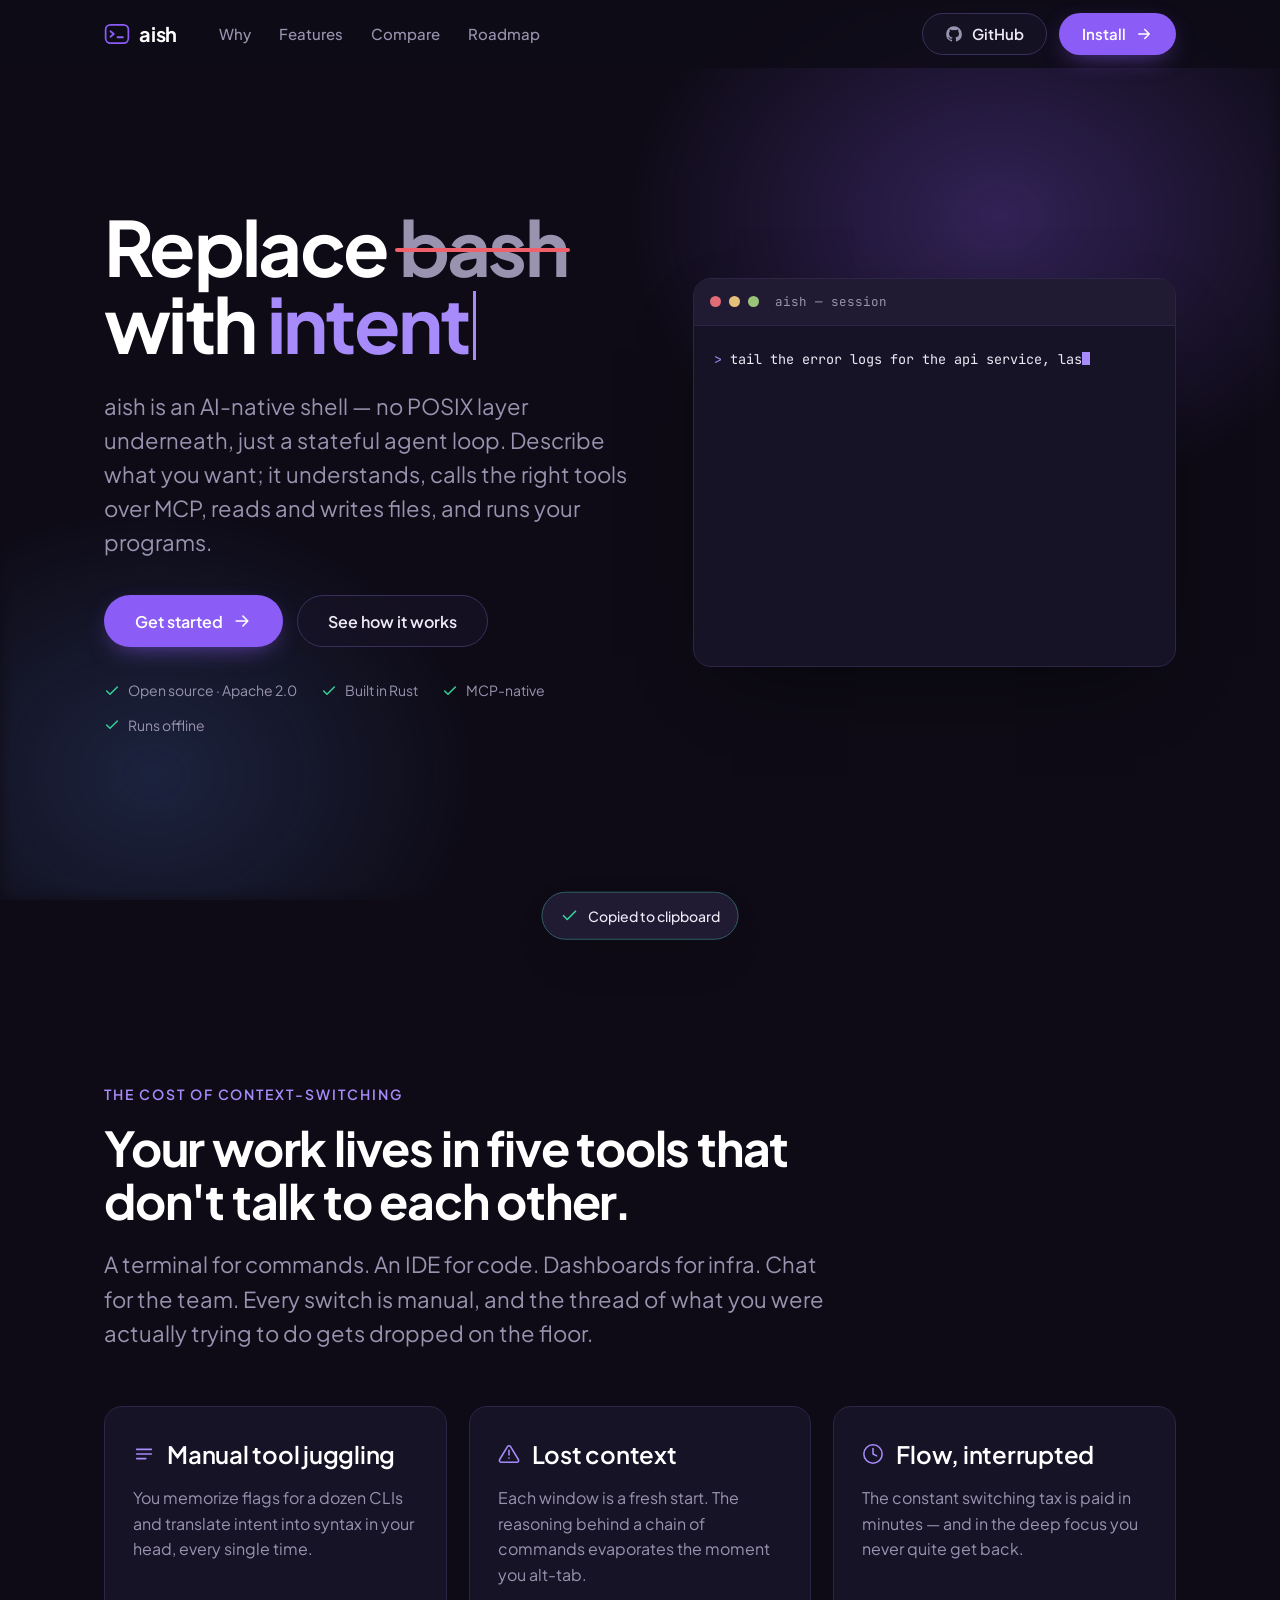
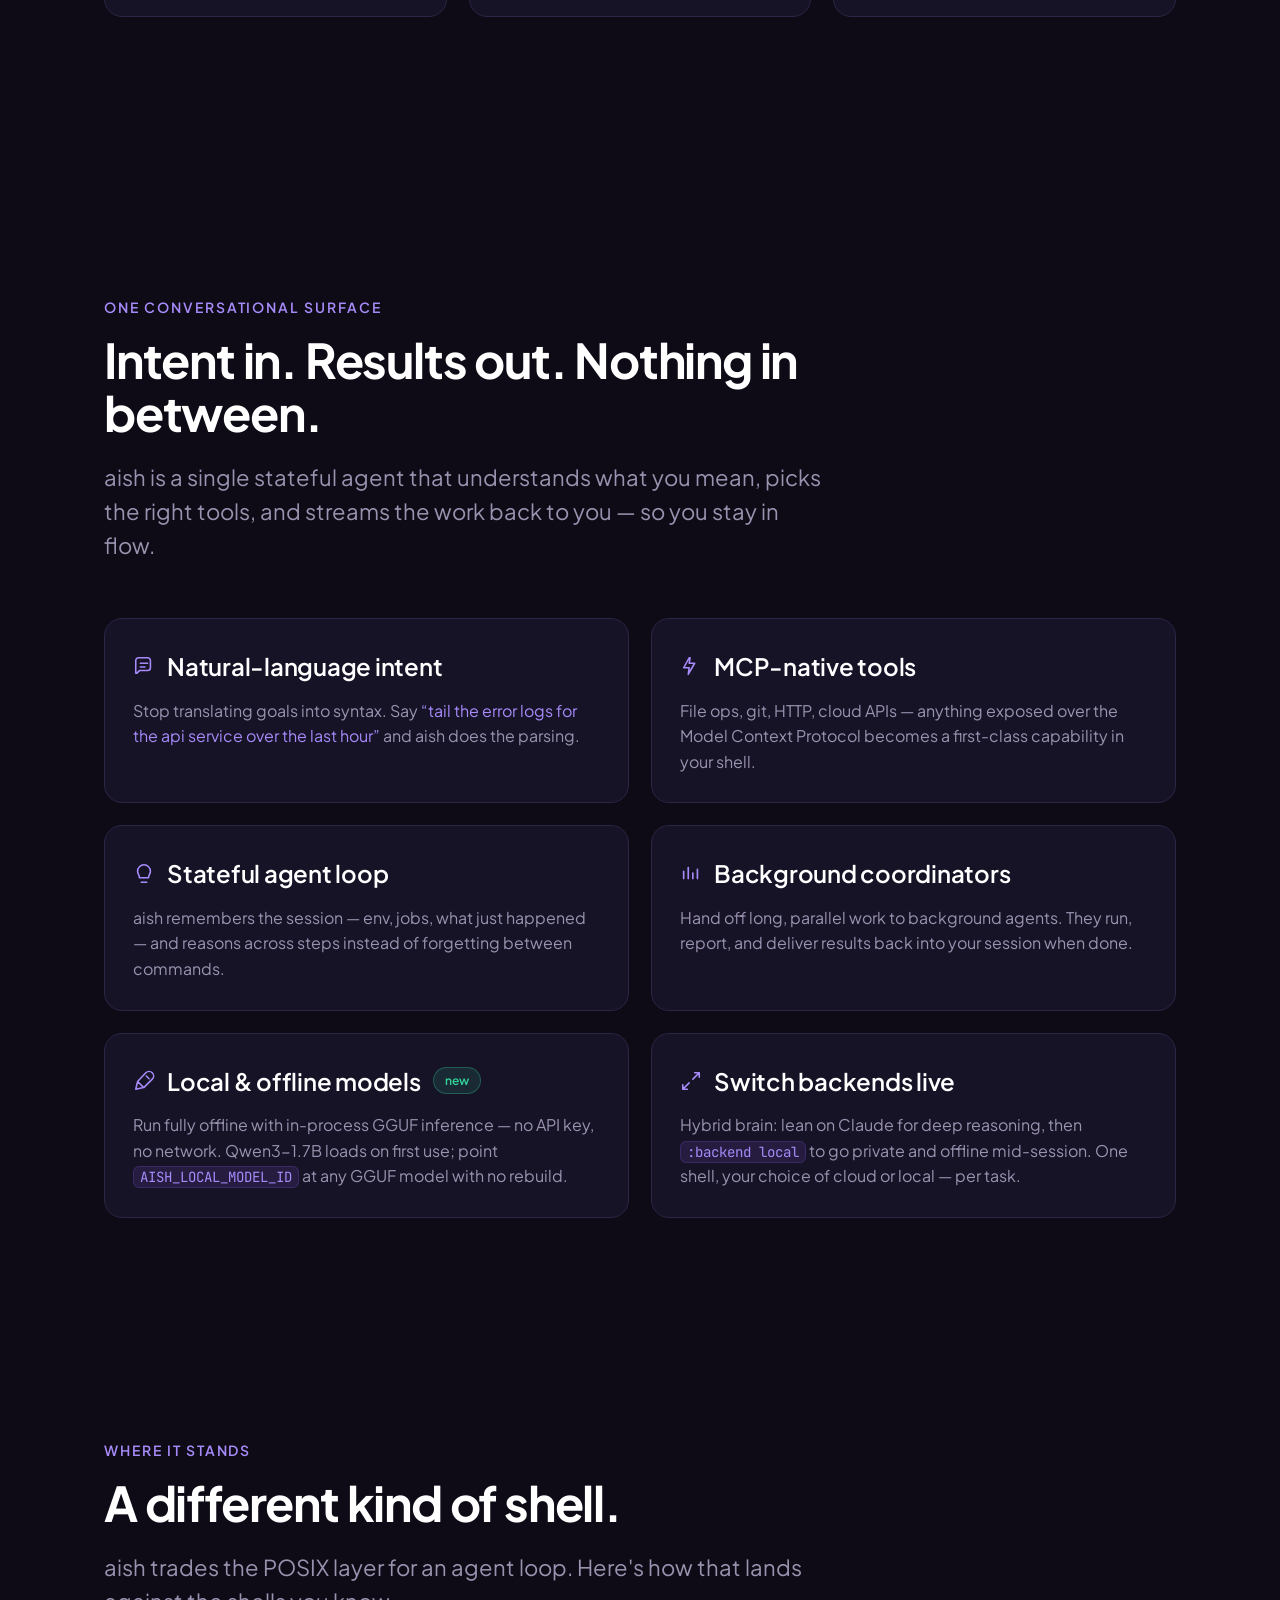
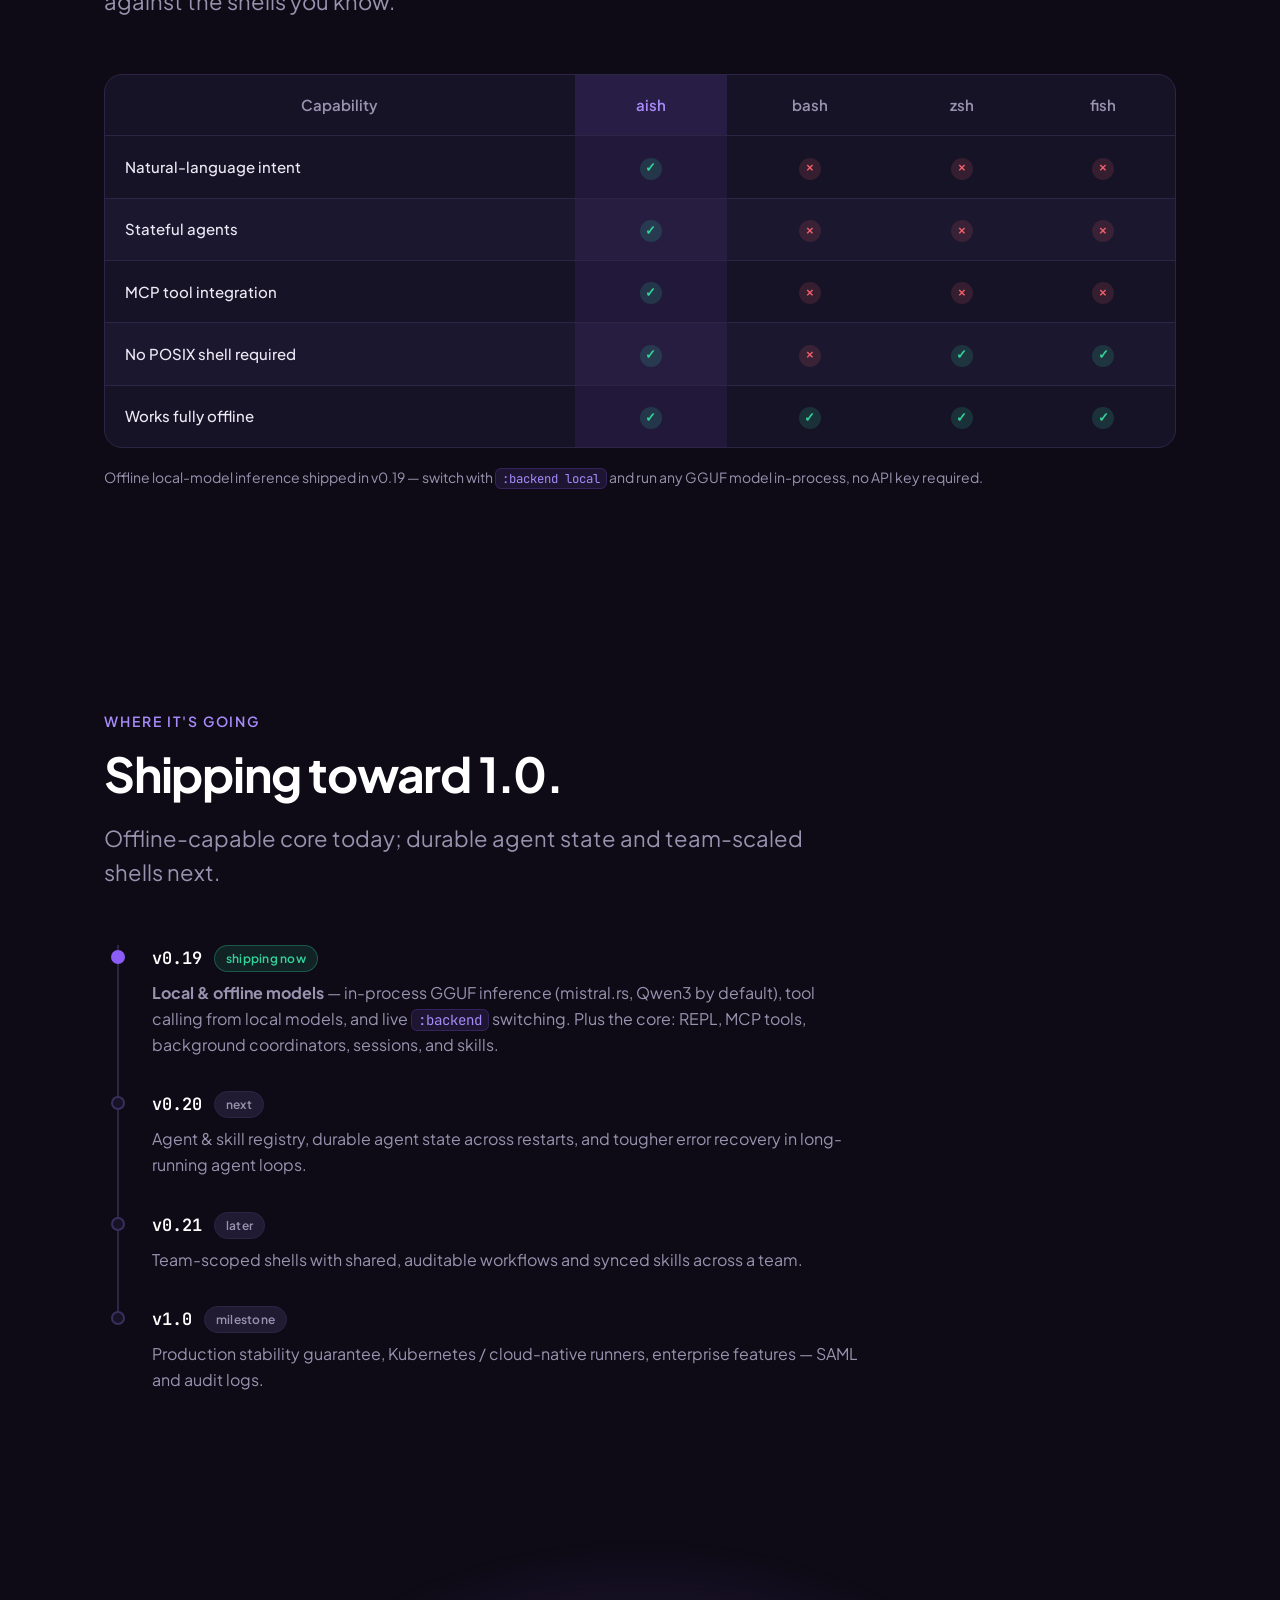
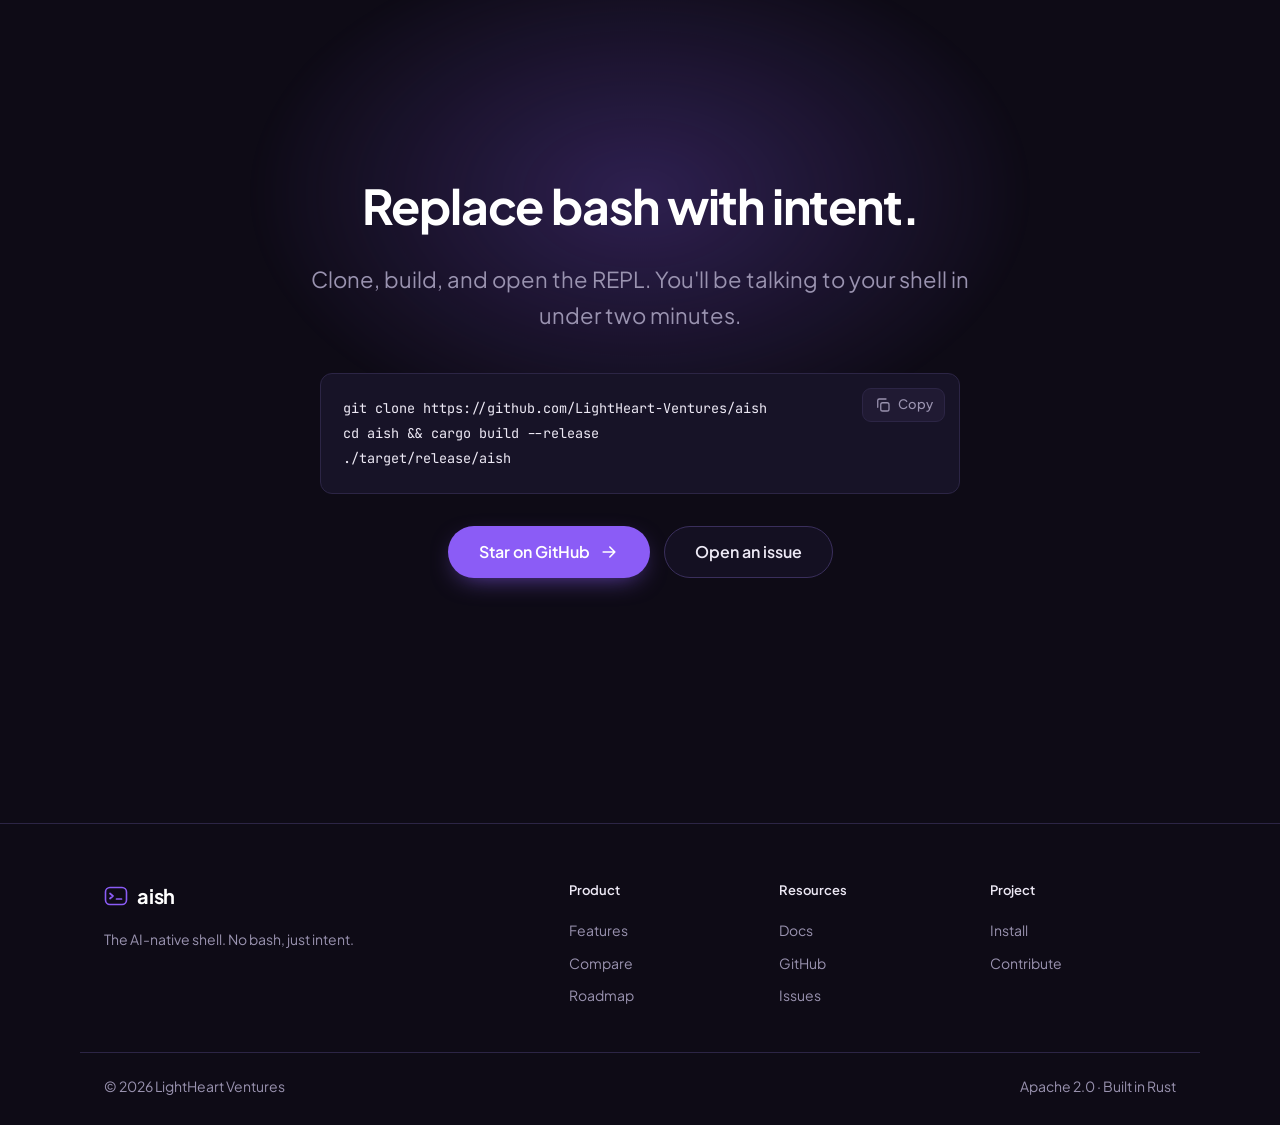
==== commit a21ebe8c: "site: add local & offline model support to marketing copy local models now shipped — surface across " ====
--- a/site/index.html
+++ b/site/index.html
@@ -8,7 +8,7 @@
   <meta name="description" content="aish is an AI-native shell. No bash, just intent. Describe what you want; aish understands, delegates to tools via MCP, and streams results back — keeping you in flow." />
 
   <meta property="og:title" content="aish — The AI-native shell" />
-  <meta property="og:description" content="Replace bash with intent. A stateful agent loop that understands you, manages tools via MCP, and runs your workflows." />
+  <meta property="og:description" content="Replace bash with intent. A stateful agent loop that understands you, manages tools via MCP, and runs your workflows — on Claude or fully offline with local models." />
   <meta property="og:type" content="website" />
 
   <link rel="preconnect" href="https://fonts.googleapis.com" />
@@ -86,6 +86,10 @@
               <svg width="16" height="16" viewBox="0 0 24 24" fill="none" aria-hidden="true"><path d="M20 6 9 17l-5-5" stroke="currentColor" stroke-width="2.2" stroke-linecap="round" stroke-linejoin="round"/></svg>
               MCP-native
             </li>
+            <li>
+              <svg width="16" height="16" viewBox="0 0 24 24" fill="none" aria-hidden="true"><path d="M20 6 9 17l-5-5" stroke="currentColor" stroke-width="2.2" stroke-linecap="round" stroke-linejoin="round"/></svg>
+              Runs offline
+            </li>
           </ul>
         </div>
 
@@ -182,6 +186,20 @@
             </h3>
             <p>Hand off long, parallel work to background agents. They run, report, and deliver results back into your session when done.</p>
           </article>
+          <article class="card card--feature reveal">
+            <h3 class="card__title">
+              <svg class="card__icon" width="22" height="22" viewBox="0 0 24 24" fill="none" aria-hidden="true"><path d="M5 12.5 3 21l8.5-2M5 12.5 14 3a4.5 4.5 0 0 1 7 7l-9 9M5 12.5l6.5 6.5M14.5 6.5l3 3" stroke="currentColor" stroke-width="1.7" stroke-linecap="round" stroke-linejoin="round"/></svg>
+              Local &amp; offline models <span class="chip chip--live">new</span>
+            </h3>
+            <p>Run fully offline with in-process GGUF inference — no API key, no network. Qwen3-1.7B loads on first use; point <code>AISH_LOCAL_MODEL_ID</code> at any GGUF model with no rebuild.</p>
+          </article>
+          <article class="card card--feature reveal">
+            <h3 class="card__title">
+              <svg class="card__icon" width="22" height="22" viewBox="0 0 24 24" fill="none" aria-hidden="true"><path d="M16 3h5v5M21 3l-7 7M8 21H3v-5M3 21l7-7" stroke="currentColor" stroke-width="1.7" stroke-linecap="round" stroke-linejoin="round"/></svg>
+              Switch backends live
+            </h3>
+            <p>Hybrid brain: lean on Claude for deep reasoning, then <code>:backend local</code> to go private and offline mid-session. One shell, your choice of cloud or local — per task.</p>
+          </article>
         </div>
       </div>
     </section>
@@ -237,7 +255,7 @@
               </tr>
               <tr>
                 <th scope="row">Works fully offline</th>
-                <td class="ctable__aish"><span class="mark mark--no" data-l="soon"></span></td>
+                <td class="ctable__aish"><span class="mark mark--ok" data-l="yes"></span></td>
                 <td><span class="mark mark--ok" data-l="yes"></span></td>
                 <td><span class="mark mark--ok" data-l="yes"></span></td>
                 <td><span class="mark mark--ok" data-l="yes"></span></td>
@@ -245,7 +263,7 @@
             </tbody>
           </table>
         </div>
-        <p class="compare__note reveal">Offline local-model inference is on the v0.19 roadmap.</p>
+        <p class="compare__note reveal">Offline local-model inference shipped in v0.19 — switch with <code>:backend local</code> and run any GGUF model in-process, no API key required.</p>
       </div>
     </section>
 
@@ -255,35 +273,35 @@
         <div class="section__head reveal">
           <p class="eyebrow">Where it's going</p>
           <h2 class="section__title">Shipping toward 1.0.</h2>
-          <p class="section__lead">Feature-complete core today; offline, durable, and team-scaled next.</p>
+          <p class="section__lead">Offline-capable core today; durable agent state and team-scaled shells next.</p>
         </div>
 
         <ol class="timeline reveal-group">
           <li class="timeline__item timeline__item--now reveal">
             <div class="timeline__rail"><span class="timeline__node"></span></div>
             <div class="timeline__body">
-              <p class="timeline__ver">v0.18.5 <span class="chip chip--live">shipping now</span></p>
-              <p class="timeline__desc">Interactive REPL, MCP tool integration, Claude &amp; Grok backends, sessions, batch jobs, background coordinators, skills.</p>
+              <p class="timeline__ver">v0.19 <span class="chip chip--live">shipping now</span></p>
+              <p class="timeline__desc"><strong>Local &amp; offline models</strong> — in-process GGUF inference (mistral.rs, Qwen3 by default), tool calling from local models, and live <code>:backend</code> switching. Plus the core: REPL, MCP tools, background coordinators, sessions, and skills.</p>
             </div>
           </li>
           <li class="timeline__item reveal">
             <div class="timeline__rail"><span class="timeline__node"></span></div>
             <div class="timeline__body">
-              <p class="timeline__ver">v0.19.0 <span class="chip">next</span></p>
-              <p class="timeline__desc">Local llama.cpp backend for offline inference, tool calling from local models, tougher error recovery in agent loops.</p>
+              <p class="timeline__ver">v0.20 <span class="chip">next</span></p>
+              <p class="timeline__desc">Agent &amp; skill registry, durable agent state across restarts, and tougher error recovery in long-running agent loops.</p>
             </div>
           </li>
           <li class="timeline__item reveal">
             <div class="timeline__rail"><span class="timeline__node"></span></div>
             <div class="timeline__body">
-              <p class="timeline__ver">v0.20.0 <span class="chip">Q3 2025</span></p>
-              <p class="timeline__desc">Agent &amp; skill registry, durable agent state across restarts, team-scoped shells with shared, auditable workflows.</p>
+              <p class="timeline__ver">v0.21 <span class="chip">later</span></p>
+              <p class="timeline__desc">Team-scoped shells with shared, auditable workflows and synced skills across a team.</p>
             </div>
           </li>
           <li class="timeline__item reveal">
             <div class="timeline__rail"><span class="timeline__node"></span></div>
             <div class="timeline__body">
-              <p class="timeline__ver">v1.0.0 <span class="chip">Q4 2025</span></p>
+              <p class="timeline__ver">v1.0 <span class="chip">milestone</span></p>
               <p class="timeline__desc">Production stability guarantee, Kubernetes / cloud-native runners, enterprise features — SAML and audit logs.</p>
             </div>
           </li>
--- a/site/styles.css
+++ b/site/styles.css
@@ -329,6 +329,16 @@
 }
 .card__icon { color: var(--accent-hi); flex: none; }
 .card p { color: var(--text-muted); line-height: 1.6; }
+.card p code, .timeline__desc code, .compare__note code {
+  font-family: var(--font-mono);
+  font-size: .88em;
+  padding: 1px 6px;
+  border-radius: 6px;
+  color: var(--accent-hi);
+  background: color-mix(in srgb, var(--accent) 12%, transparent);
+  border: 1px solid color-mix(in srgb, var(--accent) 22%, transparent);
+  white-space: nowrap;
+}
 
 /* ============================================================
    COMPARE TABLE
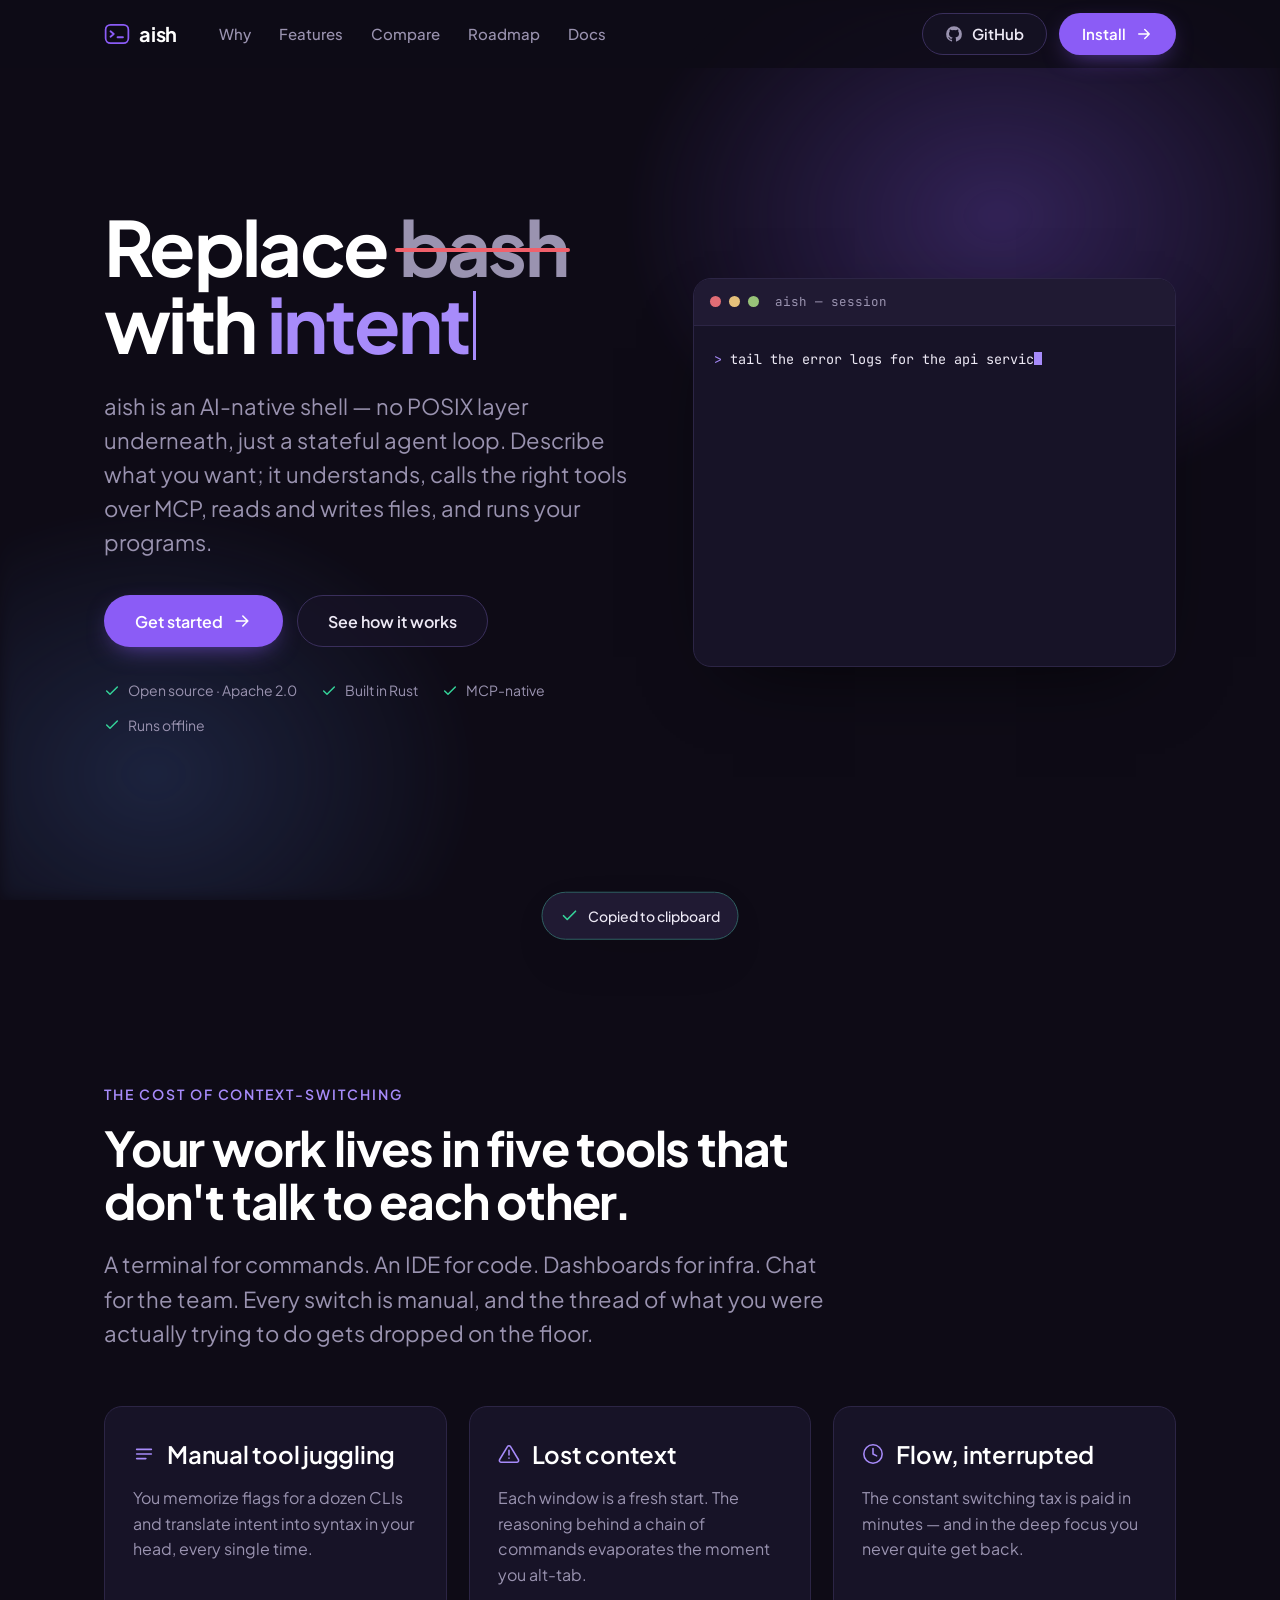
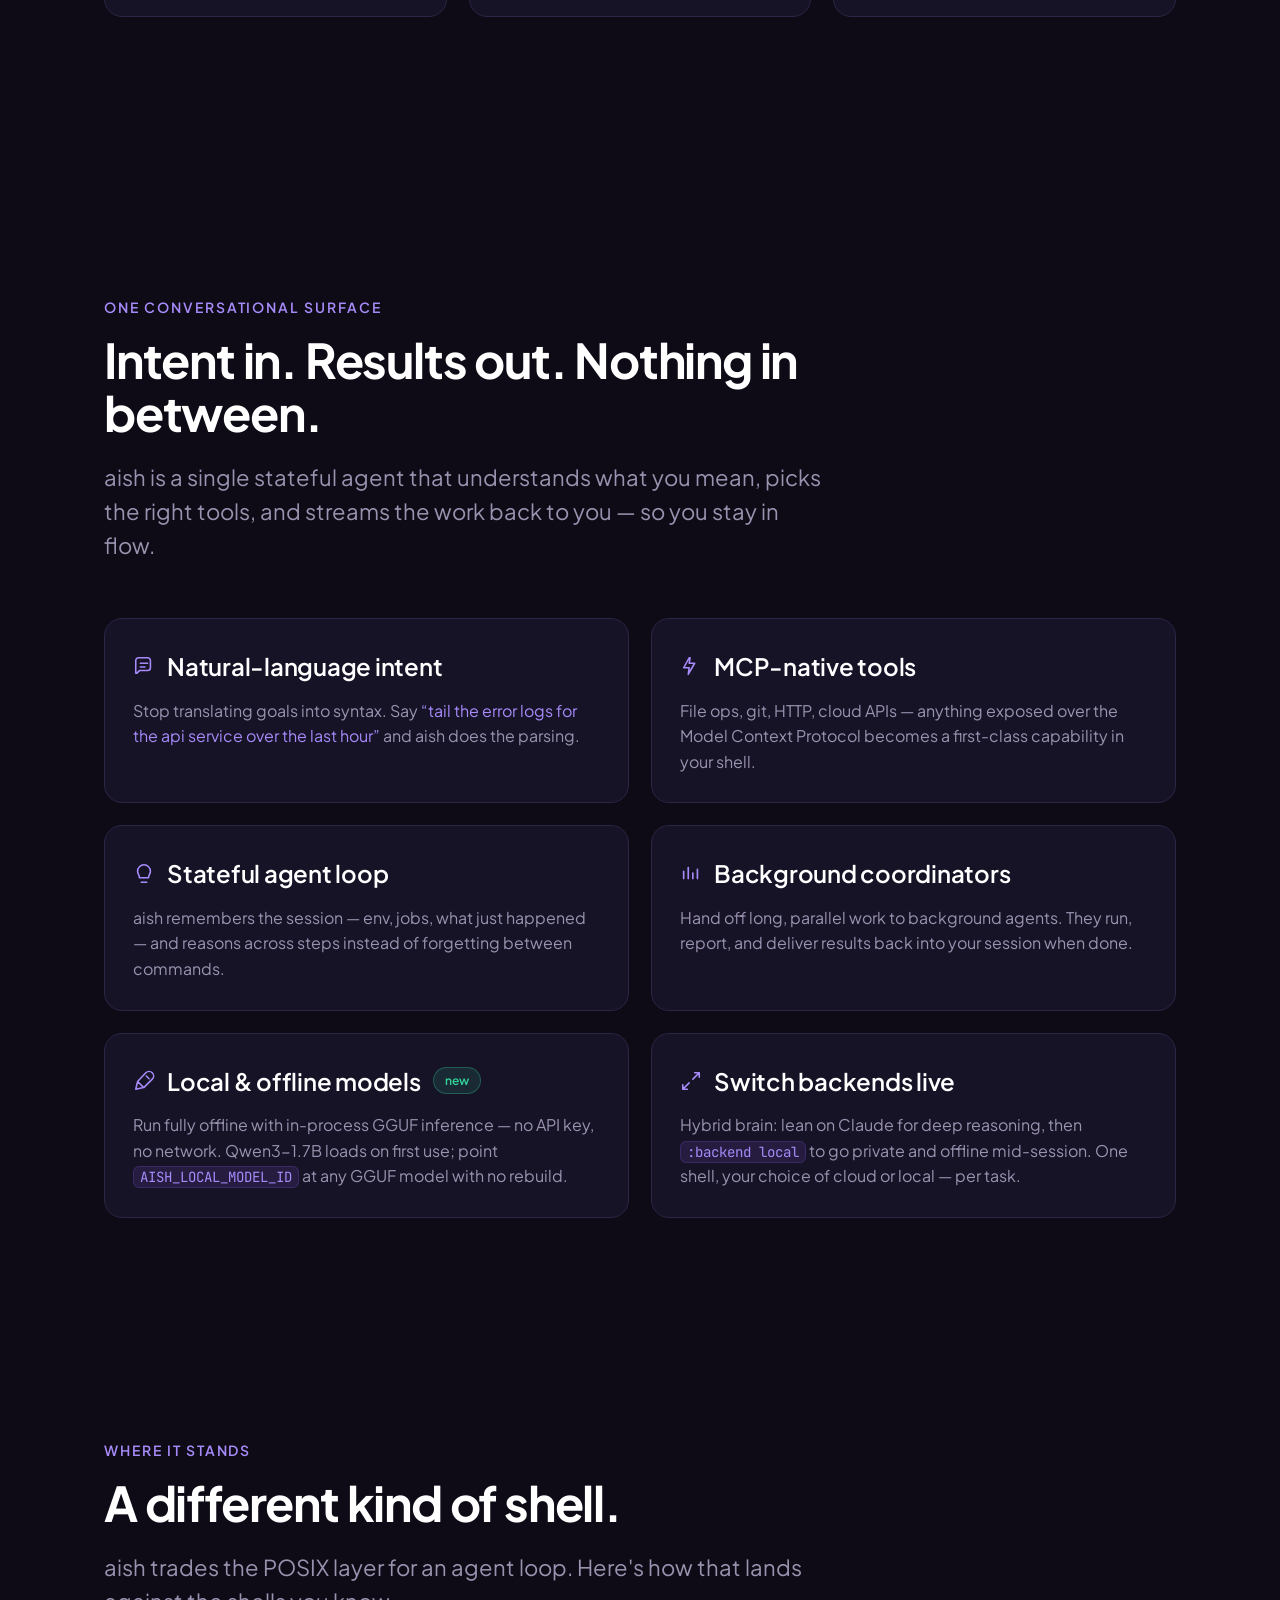
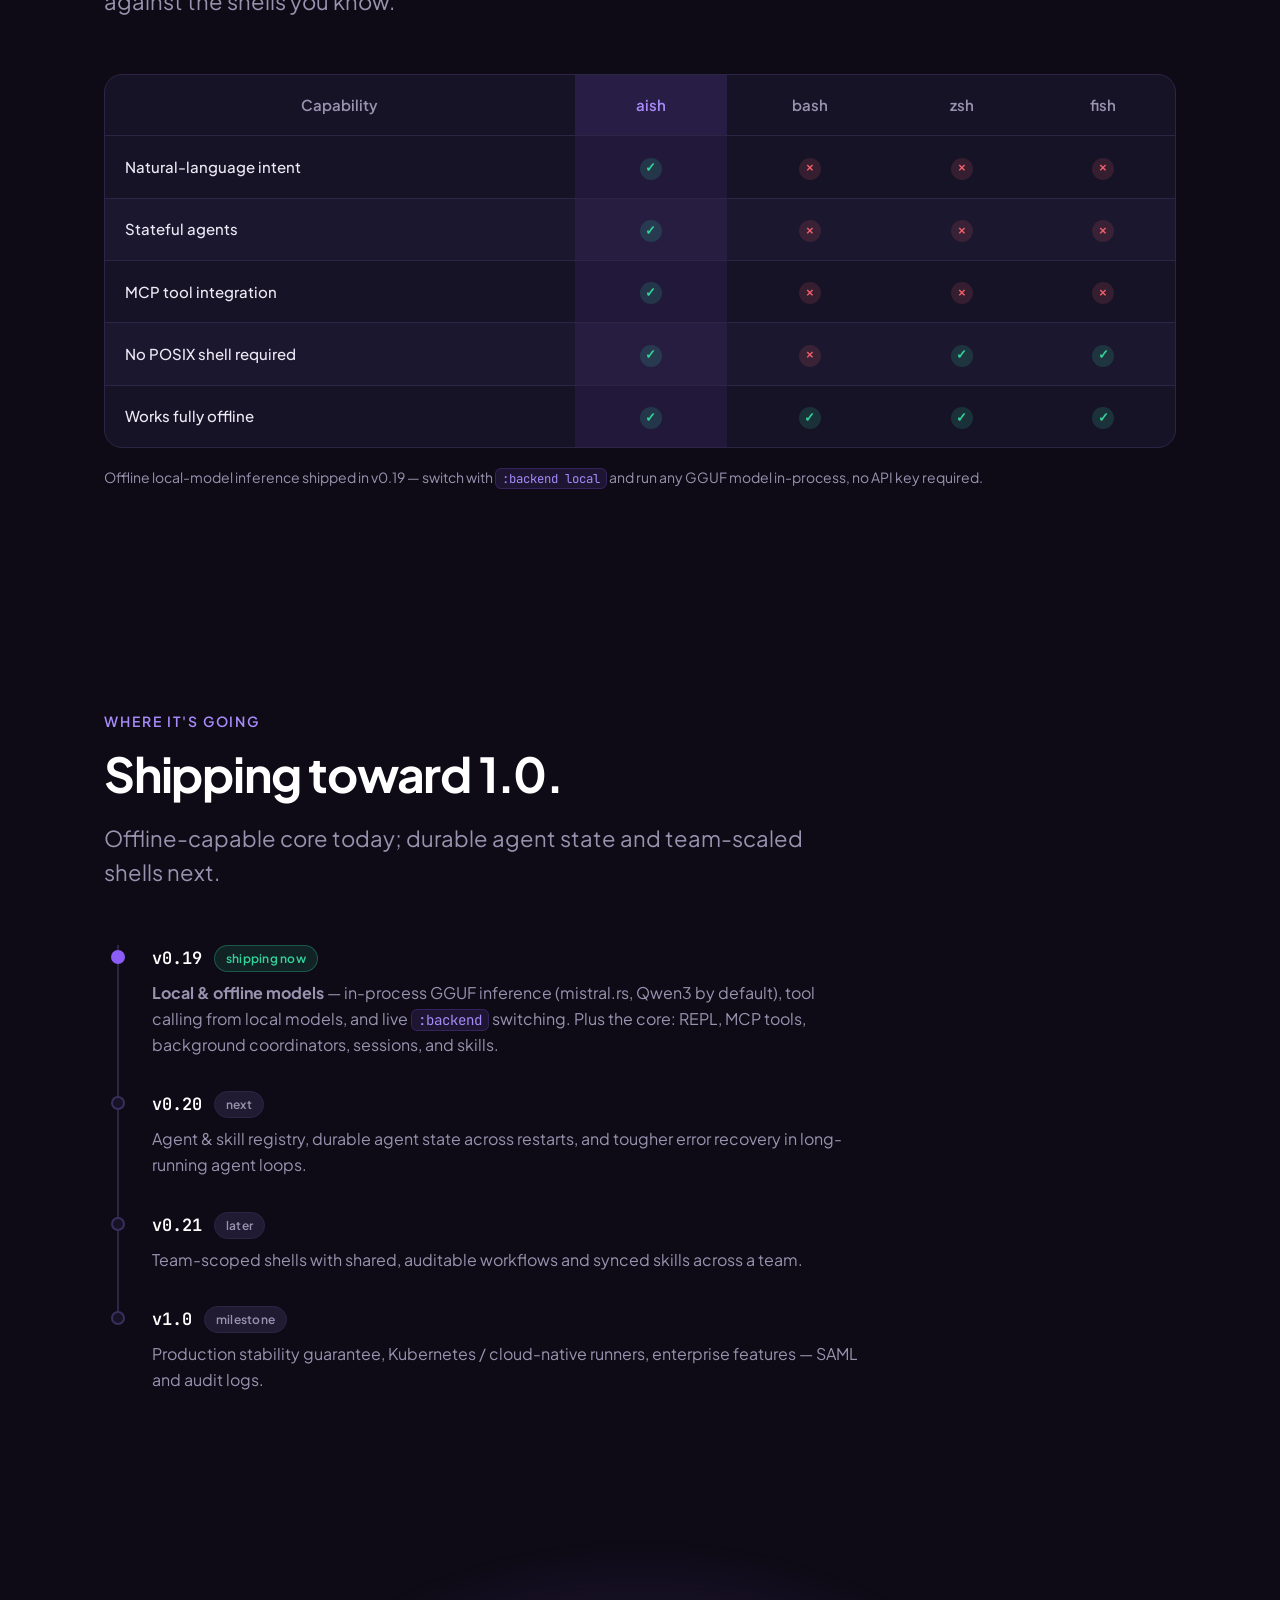
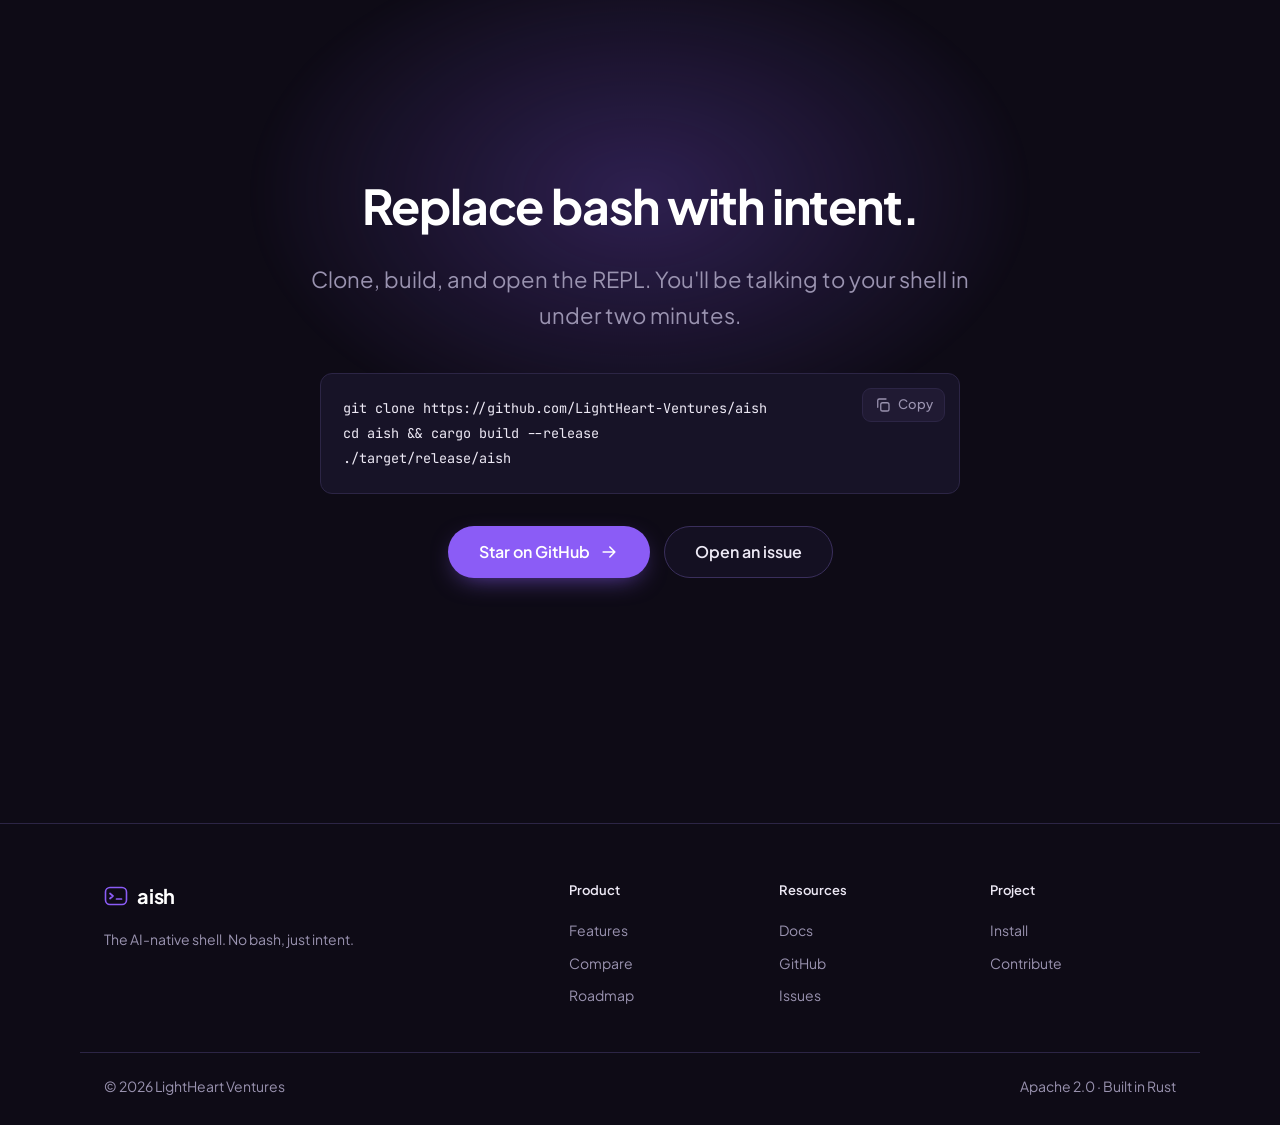
==== commit 9de31552: "feat(site): add first-pass Docs section New /docs page for aish.sh, built on the existing design sys" ====
--- a/site/index.html
+++ b/site/index.html
@@ -34,6 +34,7 @@
         <a href="#features">Features</a>
         <a href="#compare">Compare</a>
         <a href="#roadmap">Roadmap</a>
+        <a href="docs.html">Docs</a>
       </nav>
 
       <div class="nav__cta">
@@ -363,7 +364,7 @@
         </div>
         <div class="footer__col">
           <p class="footer__h">Resources</p>
-          <a href="https://github.com/LightHeart-Ventures/aish" target="_blank" rel="noopener">Docs</a>
+          <a href="docs.html">Docs</a>
           <a href="https://github.com/LightHeart-Ventures/aish" target="_blank" rel="noopener">GitHub</a>
           <a href="https://github.com/LightHeart-Ventures/aish/issues" target="_blank" rel="noopener">Issues</a>
         </div>
